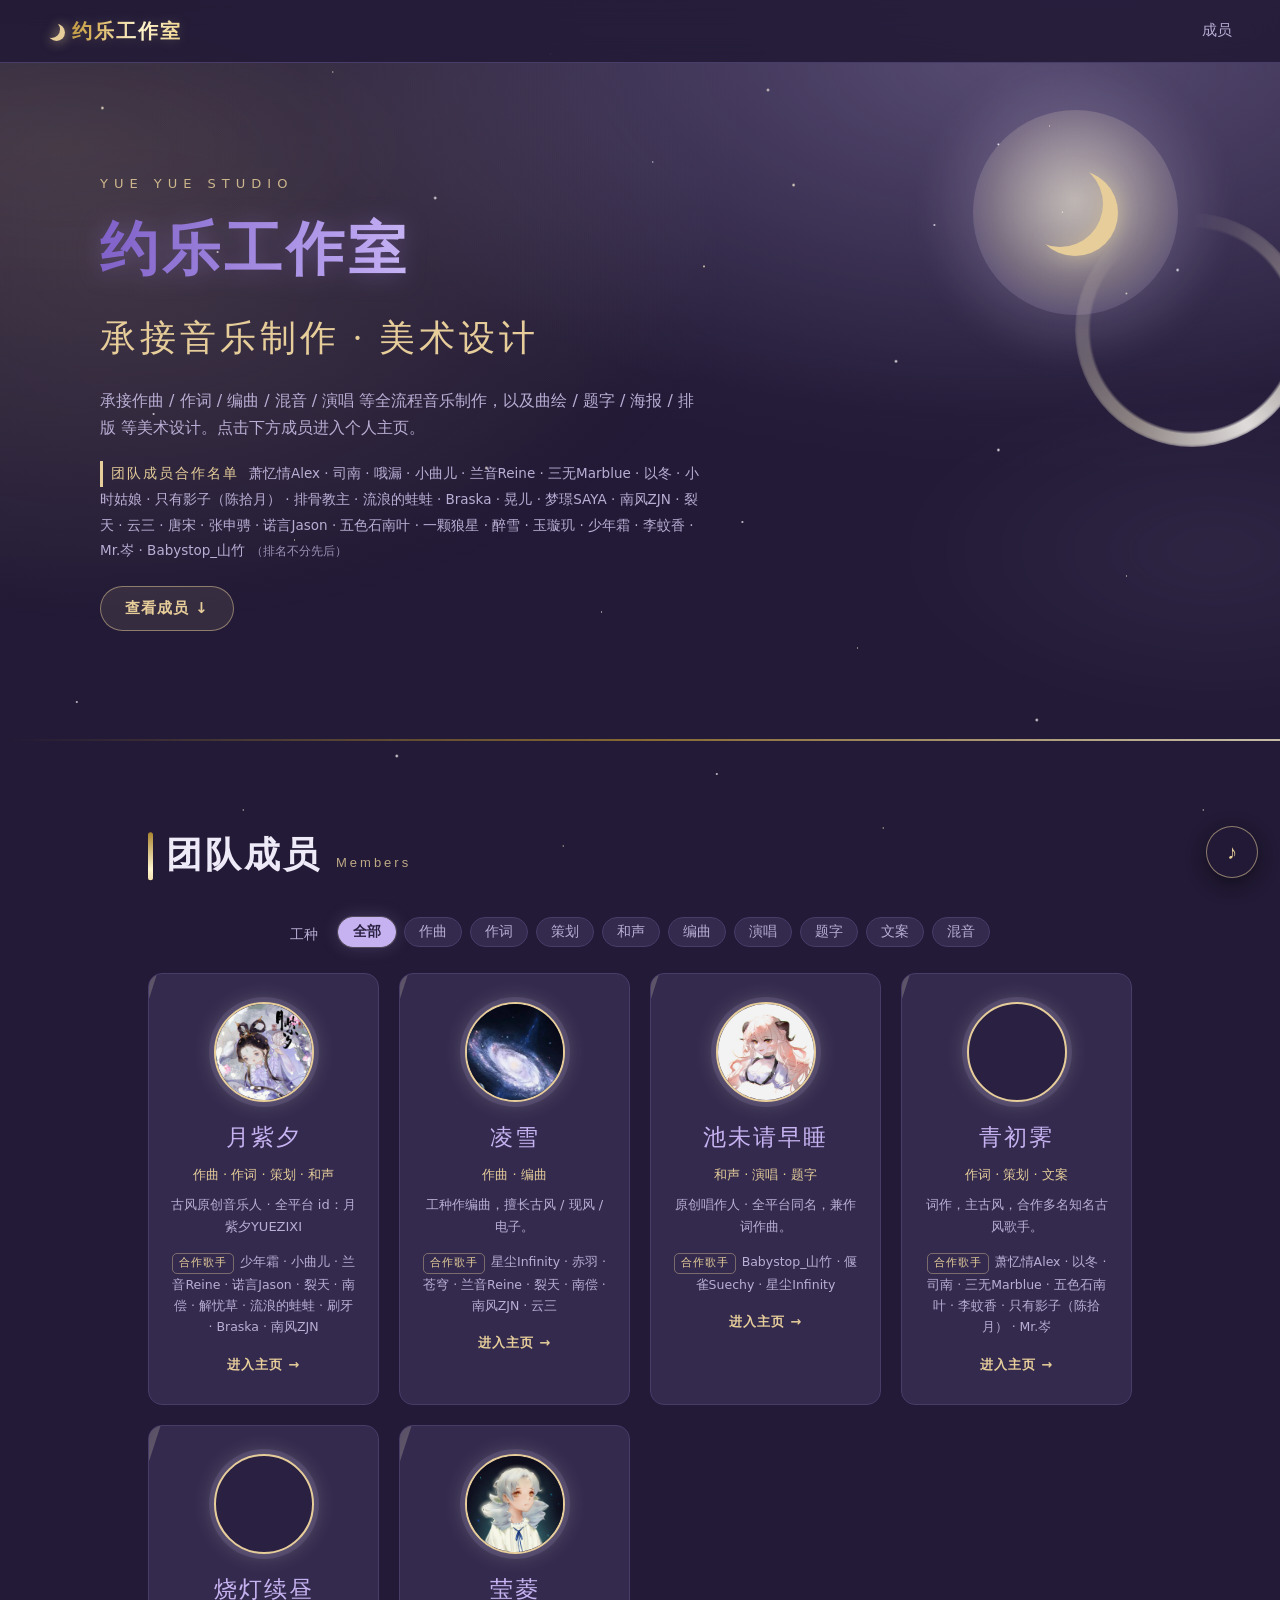
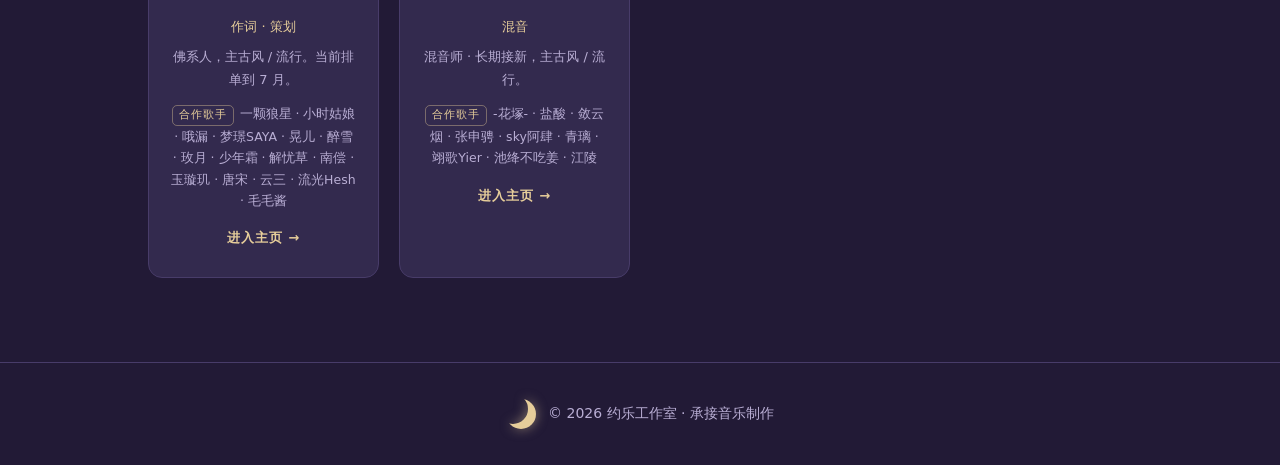
==== index.html @ 24a85712 "Update team collaboration list" ====
<!DOCTYPE html>
<html lang="zh-CN">
<head>
  <meta charset="UTF-8" />
  <meta name="viewport" content="width=device-width, initial-scale=1.0" />
  <title>音乐工作室 · 承接音乐制作</title>
  <meta name="description" content="承接音乐制作 ——  策划 / 作曲 / 作词 / 编曲 / 混音 / 演唱 / 视觉设计" />
  <link rel="stylesheet" href="assets/css/styles.css?v=33" />
</head>
<body>

  <!-- 星空背景 + 流星 -->
  <div class="sky" aria-hidden="true">
    <span class="shooting-star"></span>
    <span class="shooting-star"></span>
    <span class="shooting-star"></span>
  </div>

  <!-- 顶部导航 -->
  <header class="nav">
    <a class="nav__brand" href="#top"><span class="crescent crescent--sm" aria-hidden="true"></span> <span id="navName">团队</span></a>
    <nav class="nav__links">
      <a href="#members">成员</a>
    </nav>
  </header>

  <!-- 首屏 / 团队介绍 -->
  <section class="hero" id="top">
    <div class="hero__stars" aria-hidden="true"></div>
    <div class="hero__moonframe"><span class="crescent moon-emblem" aria-hidden="true"></span></div>
    <div class="hero__inner">
      <div class="hero__text">
        <div class="hero__pinyin" id="teamPinyin"></div>
        <h1 id="teamName">—</h1>
        <p class="hero__tagline hero__tagline--big" id="teamTagline">承接音乐制作</p>
        <p class="hero__bio" id="teamIntro"></p>
        <p class="team-collab" id="teamCollab"></p>
        <a class="hero__cta" href="#members">查看成员 ↓</a>
      </div>
    </div>
  </section>

  <!-- 成员 -->
  <section class="section" id="members">
    <h2 class="section__title">团队成员<span class="section__py">Members</span></h2>
    <div class="filters filters--team">
      <div class="filters__group">
        <span class="filters__label">工种</span>
        <div class="chips" id="roleFilters"></div>
      </div>
    </div>
    <div class="members-grid" id="membersGrid"></div>
    <p class="empty" id="membersEmpty" hidden>没有该工种的成员～</p>
  </section>

  <footer class="footer">
    <span class="crescent" aria-hidden="true"></span>
    <p>© <span id="year"></span> <span id="footName"></span> · 承接音乐制作</p>
  </footer>

  <script src="assets/js/team.js?v=33"></script>
  <script src="assets/js/team-app.js?v=33"></script>
</body>
</html>
---- assets/css/styles.css ----
/* ============ 主题变量（古风 · 水墨紫 · 描金） ============ */
:root {
  --bg:        #221a36;   /* 深茄紫 */
  --bg-alt:    #2a2142;
  --card:      #332a4e;
  --card-hover:#3c3159;
  --text:      #efeaf8;
  --text-dim:  #b9aed4;
  --border:    #483c69;
  --accent:    #c6b2f0;   /* 藕荷紫 */
  --accent-2:  #e6cd9a;   /* 描金 */
  --radius:    14px;
  --maxw:      1080px;
  --serif: "STKaiti", "KaiTi", "Kaiti SC", "FZKai-Z03S", "楷体", "Songti SC", "SimSun", serif;
}

* { box-sizing: border-box; margin: 0; padding: 0; }
html { scroll-behavior: smooth; }

html { background: var(--bg); }
body {
  --spot-x: 72%;
  --spot-y: 18%;
  background: transparent;
  color: var(--text);
  font-family: -apple-system, "PingFang SC", "Microsoft YaHei", "Segoe UI", system-ui, sans-serif;
  line-height: 1.7;
  -webkit-font-smoothing: antialiased;
}
body::before {
  content: "";
  position: fixed;
  inset: 0;
  z-index: -1;
  pointer-events: none;
  background:
    radial-gradient(420px 300px at var(--spot-x) var(--spot-y), rgba(255,245,210,.13), transparent 64%),
    radial-gradient(520px 360px at calc(var(--spot-x) - 18%) calc(var(--spot-y) + 18%), rgba(198,178,240,.10), transparent 68%);
  mix-blend-mode: screen;
  opacity: .82;
  transition: background-position .18s ease;
}

/* ============ 整页星空 + 流星 ============ */
.sky {
  position: fixed; inset: 0; z-index: -1; pointer-events: none; overflow: hidden;
  background:
    radial-gradient(1000px 520px at 85% -5%, rgba(198,178,240,.16), transparent),
    radial-gradient(820px 520px at -5% 12%, rgba(230,205,154,.09), transparent),
    var(--bg);
}
/* 星子（铺满整屏，缓慢明灭） */
.sky::before {
  content: ""; position: absolute; inset: 0;
  background-repeat: no-repeat;
  background-image:
    radial-gradient(2px 2px   at 8%  12%, #fff7da, transparent),
    radial-gradient(1.5px 1.5px at 17% 28%, #ffffff, transparent),
    radial-gradient(1px 1px   at 26% 8%,  #f5e9c0, transparent),
    radial-gradient(2px 2px   at 34% 22%, #ffffff, transparent),
    radial-gradient(1.5px 1.5px at 43% 6%,  #fff3c8, transparent),
    radial-gradient(1px 1px   at 51% 18%, #ffffff, transparent),
    radial-gradient(2px 2px   at 60% 10%, #fff7da, transparent),
    radial-gradient(1.5px 1.5px at 73% 25%, #ffffff, transparent),
    radial-gradient(1px 1px   at 82% 14%, #f5e9c0, transparent),
    radial-gradient(2px 2px   at 92% 30%, #ffffff, transparent),
    radial-gradient(1.5px 1.5px at 12% 46%, #ffffff, transparent),
    radial-gradient(1px 1px   at 23% 60%, #fff3c8, transparent),
    radial-gradient(2px 2px   at 38% 52%, #fff7da, transparent),
    radial-gradient(1px 1px   at 47% 68%, #ffffff, transparent),
    radial-gradient(1.5px 1.5px at 58% 58%, #ffffff, transparent),
    radial-gradient(1px 1px   at 67% 72%, #f5e9c0, transparent),
    radial-gradient(2px 2px   at 78% 50%, #ffffff, transparent),
    radial-gradient(1px 1px   at 88% 64%, #fff3c8, transparent),
    radial-gradient(1.5px 1.5px at 6%  78%, #ffffff, transparent),
    radial-gradient(1px 1px   at 19% 90%, #fff7da, transparent),
    radial-gradient(2px 2px   at 31% 84%, #ffffff, transparent),
    radial-gradient(1px 1px   at 44% 94%, #f5e9c0, transparent),
    radial-gradient(1.5px 1.5px at 56% 86%, #ffffff, transparent),
    radial-gradient(1px 1px   at 69% 92%, #fff3c8, transparent),
    radial-gradient(2px 2px   at 81% 80%, #ffffff, transparent),
    radial-gradient(1px 1px   at 94% 90%, #fff7da, transparent);
  animation: twinkle 5s ease-in-out infinite alternate;
}
.sky::after {
  content: "";
  position: absolute;
  inset: -20%;
  background:
    radial-gradient(520px 220px at 18% 26%, rgba(230,205,154,.08), transparent 70%),
    radial-gradient(460px 240px at 82% 58%, rgba(198,178,240,.10), transparent 72%);
  filter: blur(10px);
  opacity: .75;
  animation: ambientDrift 18s ease-in-out infinite alternate;
}
/* 流星 */
.shooting-star {
  position: absolute; width: 120px; height: 2px; border-radius: 999px;
  background: linear-gradient(90deg, rgba(255,247,220,0), rgba(255,247,220,.9));
  filter: drop-shadow(0 0 6px rgba(255,240,200,.85));
  opacity: 0; transform: translate(0,0) rotate(18deg);
  animation: shoot 9s ease-in infinite;
}
.shooting-star:nth-child(1) { top: 12%; left: 16%; animation-delay: 1.5s; }
.shooting-star:nth-child(2) { top: 22%; left: 54%; animation-delay: 6s;  animation-duration: 11s; }
.shooting-star:nth-child(3) { top: 9%;  left: 74%; animation-delay: 12s; }
@keyframes shoot {
  0%        { opacity: 0; transform: translate(0,0) rotate(18deg); }
  4%        { opacity: 1; }
  16%       { opacity: 1; transform: translate(300px, 120px) rotate(18deg); }
  19%, 100% { opacity: 0; transform: translate(300px, 120px) rotate(18deg); }
}
a { color: inherit; text-decoration: none; }

/* ============ 导航 ============ */
.nav {
  position: sticky; top: 0; z-index: 50;
  display: flex; align-items: center; justify-content: space-between;
  padding: 14px clamp(16px, 5vw, 48px);
  background: rgba(34,26,54,.78);
  backdrop-filter: blur(12px);
  border-bottom: 1px solid var(--border);
}
.nav__brand { font-family: var(--serif); font-weight: 700; font-size: 20px; color: var(--accent); letter-spacing: 2px; }
.nav__links { display: flex; gap: clamp(12px, 3vw, 28px); font-size: 15px; }
.nav__links a {
  position: relative;
  color: var(--text-dim);
  transition: color .2s, text-shadow .2s;
}
.nav__links a::after {
  content: "";
  position: absolute;
  left: 50%;
  right: 50%;
  bottom: -7px;
  height: 1px;
  background: linear-gradient(90deg, transparent, var(--accent-2), transparent);
  opacity: 0;
  transition: left .22s, right .22s, opacity .22s;
}
.nav__links a:hover,
.nav__links a.active {
  color: var(--accent-2);
  text-shadow: 0 0 10px rgba(230,205,154,.32);
}
.nav__links a.active::after { left: 8%; right: 8%; opacity: 1; }

/* ============ 首屏 ============ */
.hero {
  background:
    radial-gradient(700px 360px at 78% 0%, rgba(198,178,240,.22), transparent),
    radial-gradient(600px 360px at 10% 30%, rgba(230,205,154,.10), transparent);
  padding: clamp(48px, 9vw, 110px) clamp(16px, 5vw, 48px);
}
.hero__inner {
  max-width: var(--maxw); margin: 0 auto;
  display: flex; gap: clamp(24px, 5vw, 56px); align-items: center; flex-wrap: wrap;
}
.hero__text { flex: 1; min-width: 280px; max-width: 600px; }
.hero__pinyin { color: var(--accent-2); letter-spacing: 6px; font-size: 13px; margin-bottom: 6px; opacity: .85; }
.hero__text h1 { font-family: var(--serif); font-size: clamp(36px, 6vw, 58px); letter-spacing: 4px; }
.hero__tagline { color: var(--accent); font-size: 17px; margin: 10px 0 18px; letter-spacing: 1px; }
.hero__roles { display: flex; flex-wrap: wrap; gap: 8px; margin-bottom: 18px; }
.role-tag {
  background: rgba(198,178,240,.14); color: #ded2f7;
  border: 1px solid rgba(230,205,154,.35);
  padding: 5px 15px; border-radius: 999px; font-size: 14px;
}
.hero__bio { color: var(--text-dim); max-width: 600px; margin-bottom: 20px; }

/* 音乐平台主页链接 */
.hero__platforms { display: flex; flex-direction: column; gap: 9px; margin-top: 16px; }
.platform-link {
  display: inline-flex; align-items: center; gap: 10px; width: fit-content;
  font-size: 15px; font-weight: 600; letter-spacing: .5px; transition: all .2s;
}
.platform-link__ico {
  display: inline-flex; align-items: center; justify-content: center;
  width: 24px; height: 24px; border-radius: 50%; font-size: 13px; font-weight: 700;
  border: 1px solid currentColor; flex-shrink: 0;
}
.platform-link__arrow { font-size: 13px; opacity: .6; transition: transform .2s; }
.platform-link:hover { transform: translateX(4px); }
.platform-link:hover .platform-link__arrow { transform: translate(2px, -2px); opacity: 1; }
.platform-link--white { color: #f3eef9; }
.platform-link--white:hover { color: #ffffff; text-shadow: 0 0 12px rgba(255,255,255,.5); }
.platform-link--gold { color: var(--accent-2); }
.platform-link--gold:hover { color: #f5dca6; text-shadow: 0 0 12px rgba(230,205,154,.55); }
.hero__status .badge {
  display: inline-flex; align-items: center; gap: 8px;
  padding: 8px 20px; border-radius: 999px; font-size: 15px; font-weight: 600;
}
.badge::before { content: ""; width: 9px; height: 9px; border-radius: 50%; background: currentColor; box-shadow: 0 0 10px currentColor; }
.badge--open    { background: rgba(120,210,150,.16); color: #8fdca8; }
.badge--limited { background: rgba(230,205,154,.18); color: #e6cd9a; }
.badge--closed  { background: rgba(230,140,150,.16); color: #e89aa6; }

/* ============ 区块通用 ============ */
.section { max-width: var(--maxw); margin: 0 auto; padding: clamp(46px, 8vw, 84px) clamp(16px, 5vw, 48px); }
.section--alt { max-width: none; background: rgba(42, 33, 66, .62); }
.section--alt > * { max-width: var(--maxw); margin-left: auto; margin-right: auto; }
.section__title {
  font-family: var(--serif); font-size: clamp(26px, 4vw, 36px); margin-bottom: 30px;
  position: relative; padding-left: 18px; letter-spacing: 3px; color: var(--text);
}
.section__title::before {
  content: ""; position: absolute; left: 0; top: 50%; transform: translateY(-50%);
  width: 5px; height: 78%; border-radius: 3px;
  background: linear-gradient(var(--accent), var(--accent-2));
}
.section__py { font-family: -apple-system, sans-serif; font-size: 13px; letter-spacing: 3px; color: var(--accent-2); margin-left: 14px; opacity: .8; font-weight: 400; }
.note { color: var(--text-dim); font-size: 13px; margin-top: 22px; }
.empty { color: var(--text-dim); text-align: center; padding: 40px; }

/* ============ 筛选 ============ */
.filters { display: flex; flex-direction: column; gap: 14px; margin-bottom: 28px; }
.filters__group { display: flex; gap: 12px; align-items: flex-start; flex-wrap: wrap; }
.filters__label { color: var(--text-dim); font-size: 14px; padding-top: 6px; min-width: 36px; }
.chips { display: flex; flex-wrap: wrap; gap: 8px; }
.chip {
  background: var(--card); border: 1px solid var(--border); color: var(--text-dim);
  padding: 5px 14px; border-radius: 999px; font-size: 14px; cursor: pointer; transition: all .18s;
}
.chip:hover {
  color: var(--text);
  border-color: var(--accent);
  box-shadow: 0 0 14px rgba(198,178,240,.16);
}
.chip.active {
  background: var(--accent);
  color: #2a2142;
  border-color: var(--accent);
  font-weight: 600;
  box-shadow: 0 0 0 1px rgba(255,245,205,.16), 0 0 18px rgba(198,178,240,.22);
}

/* ============ 作品卡片 ============ */
.works-grid { columns: 300px 3; column-gap: 20px; }
.work-card {
  background: var(--card);
  border: 1px solid var(--border);
  border-radius: var(--radius);
  overflow: hidden;
  break-inside: avoid; -webkit-column-break-inside: avoid; margin-bottom: 20px;
  transition: transform .2s, border-color .2s, box-shadow .25s, opacity .45s;
}
/* 题字卡：标题条半透明，露出星空背景 */
.work-card--art { background: rgba(51, 42, 78, 0.5); }
.work-card::before {
  content: "";
  position: absolute;
  inset: 0;
  border-radius: inherit;
  pointer-events: none;
  background:
    linear-gradient(135deg, rgba(255,245,205,.20), transparent 28%, transparent 72%, rgba(198,178,240,.14)),
    radial-gradient(280px 130px at 24% 0%, rgba(230,205,154,.16), transparent 72%);
  opacity: .34;
  transition: opacity .25s;
}
.work-card:hover {
  border-color: var(--accent-2);
  transform: translateY(-3px);
  box-shadow: 0 14px 34px rgba(12,8,28,.30), 0 0 24px rgba(230,205,154,.12);
}
.work-card:hover::before { opacity: .62; }
.work-card.is-playing {
  border-color: rgba(230,205,154,.78);
  box-shadow: 0 0 0 1px rgba(230,205,154,.16), 0 16px 36px rgba(15,10,28,.28), 0 0 28px rgba(230,205,154,.13);
}
.work-card.is-playing .work-card__cover {
  box-shadow: inset 0 -46px 40px -24px var(--card), 0 0 24px rgba(230,205,154,.16);
}
.work-card.reveal-pending {
  opacity: 0;
  transform: translateY(16px);
}
.work-card.reveal-in {
  opacity: 1;
  transform: translateY(0);
}
.work-card.reveal-in:hover { transform: translateY(-3px); }
.work-card__cover {
  position: relative;
  height: 150px; background: linear-gradient(135deg, var(--accent), var(--accent-2));
  background-size: cover; background-position: center;
  display: flex; align-items: flex-end; padding: 12px;
  overflow: hidden;
}
.work-card__cover::before {
  content: "";
  position: absolute;
  inset: -35% -55%;
  background: linear-gradient(105deg, transparent 34%, rgba(255,251,232,.26) 48%, rgba(255,251,232,.08) 56%, transparent 68%);
  transform: translateX(-38%) rotate(-7deg);
  animation: coverLight 7.5s ease-in-out infinite;
  pointer-events: none;
}
.work-card__cover::after {
  content: "";
  position: absolute;
  inset: 0;
  background:
    radial-gradient(240px 120px at 50% 28%, rgba(255,247,218,.16), transparent 65%),
    linear-gradient(180deg, transparent 0%, rgba(42,33,66,.08) 58%, rgba(42,33,66,.46) 100%);
  pointer-events: none;
}
.work-card__year { position: relative; z-index: 1; background: rgba(0,0,0,.4); padding: 2px 10px; border-radius: 999px; font-size: 12px; }
.work-card__body { padding: 16px 18px 18px; }
.work-card__title { font-family: var(--serif); font-size: 19px; margin-bottom: 8px; letter-spacing: 1px; }
.work-card__tags { display: flex; flex-wrap: wrap; gap: 6px; margin-bottom: 10px; }
.mini-tag { font-size: 12px; padding: 2px 9px; border-radius: 6px; background: var(--bg-alt); color: var(--text-dim); border: 1px solid var(--border); }
.mini-tag--role { color: #ded2f7; border-color: rgba(230,205,154,.3); }
.work-card__desc { color: var(--text-dim); font-size: 14px; margin-bottom: 14px; }
.work-card audio { width: 100%; height: 38px; }

/* 专辑封面横幅 */
.work-card__cover--img { box-shadow: inset 0 -46px 40px -24px var(--card); }

/* ============ 团队主页 ============ */
.hero__tagline--big {
  font-family: var(--serif); font-size: clamp(24px, 4.5vw, 36px);
  color: var(--accent-2); letter-spacing: 4px; margin: 8px 0 18px;
}
.hero__cta {
  display: inline-block; margin-top: 18px; padding: 9px 24px; border-radius: 999px;
  border: 1px solid rgba(230,205,154,.5); background: rgba(230,205,154,.10);
  color: var(--accent-2); font-size: 15px; font-weight: 600; letter-spacing: 1px; transition: all .2s;
}
.hero__cta:hover { background: rgba(230,205,154,.2); color: #f5dca6; }

.members-grid { display: grid; gap: 20px; grid-template-columns: repeat(auto-fill, minmax(220px, 1fr)); }
.member-card {
  display: flex; flex-direction: column; align-items: center; text-align: center;
  padding: 28px 22px; background: var(--card); border: 1px solid var(--border);
  border-radius: var(--radius); transition: all .22s; position: relative; overflow: hidden;
}
.member-card::after {
  content: ""; position: absolute; top: 0; left: 0; width: 45%; height: 100%; z-index: 2;
  background: linear-gradient(105deg, transparent, rgba(255,245,205,.22), transparent);
  transform: translateX(-160%) skewX(-18deg); pointer-events: none;
}
.member-card:hover { border-color: var(--accent-2); transform: translateY(-4px); }
.member-card:hover::after { animation: sheen 1.1s ease; }
.member-card__avatar {
  width: 100px; height: 100px; border-radius: 50%; overflow: hidden; margin-bottom: 16px;
  border: 2px solid var(--accent-2); background: var(--bg-alt);
  box-shadow: 0 0 0 5px rgba(198,178,240,.12), 0 0 22px rgba(245,236,205,.28);
}
.member-card__avatar img { width: 100%; height: 100%; object-fit: cover; display: block; }
.member-card__name { font-family: var(--serif); font-size: 23px; color: var(--accent); letter-spacing: 2px; }
.member-card__title { font-size: 13px; color: var(--accent-2); margin: 7px 0 8px; }
.member-card__desc { font-size: 13px; color: var(--text-dim); line-height: 1.75; }
.member-card__enter { margin-top: 16px; font-size: 13px; color: var(--accent-2); font-weight: 600; letter-spacing: 1px; }
.member-card__collab { margin-top: 12px; font-size: 12.5px; color: var(--text-dim); line-height: 1.7; }
.member-card__collab span {
  display: inline-block; font-size: 11px; color: var(--accent-2);
  border: 1px solid rgba(230,205,154,.4); border-radius: 5px; padding: 0 6px; margin-right: 6px; letter-spacing: 1px;
}

/* 团队筛选居中 */
.filters--team { justify-content: center; margin-bottom: 26px; }
.filters--team .filters__group { justify-content: center; }

/* 工作室合作名单 */
.team-collab { max-width: 620px; margin: 6px 0 4px; font-size: 13.5px; color: var(--text-dim); line-height: 1.9; }
.team-collab__label {
  display: inline-block; font-family: var(--serif); color: var(--accent-2); letter-spacing: 2px;
  margin-right: 10px; border-left: 3px solid var(--accent-2); padding-left: 8px;
}
.team-collab__note { color: var(--text-dim); font-size: 12px; margin-left: 6px; opacity: .8; }

/* ============ 美工 / 题字：图片画廊 + 灯箱 ============ */
.work-card--art .work-card__body { padding-top: 14px; }
.art-thumb {
  display: block; width: 100%; padding: 0; border: 0; cursor: zoom-in;
  background: var(--bg-alt); overflow: hidden; line-height: 0;
  border-bottom: 1px solid var(--border);
}
.art-thumb img { width: 100%; height: auto; display: block; transition: filter .3s ease; }
.art-thumb:hover img { filter: brightness(1.08); }

.lightbox {
  position: fixed; inset: 0; z-index: 200; display: none;
  align-items: center; justify-content: center; padding: 28px;
  background: rgba(10,8,16,.88); backdrop-filter: blur(4px); cursor: zoom-out;
}
.lightbox.show { display: flex; }
.lightbox img { max-width: 92vw; max-height: 88vh; border-radius: 10px; box-shadow: 0 18px 60px rgba(0,0,0,.6); }
.lightbox__close { position: absolute; top: 18px; right: 26px; font-size: 36px; color: #fff; opacity: .8; }

/* 演唱信息 */
.work-card__vocal { font-size: 13px; color: var(--text); margin-bottom: 10px; }
.vocal-label {
  display: inline-block; font-size: 11px; color: var(--accent-2);
  border: 1px solid rgba(230,205,154,.45); border-radius: 5px;
  padding: 0 6px; margin-right: 8px; letter-spacing: 1px;
}

/* 作品播放器（自定义黑胶 + 同步歌词） */
.work-player { margin-top: 6px; }
.player-tabs { display: flex; gap: 6px; margin-bottom: 10px; }
.player-tab {
  font-size: 12px; padding: 3px 12px; border-radius: 999px;
  border: 1px solid var(--border); background: var(--bg-alt); color: var(--text-dim);
  cursor: pointer; transition: all .18s;
}
.player-tab:hover { color: var(--text); border-color: var(--accent); }
.player-tab.active { background: var(--accent); color: #2a2142; border-color: var(--accent); font-weight: 600; }

.vinyl-stage { display: flex; gap: 16px; align-items: center; }
.vinyl {
  position: relative; width: 112px; height: 112px; flex-shrink: 0; border-radius: 50%; cursor: pointer;
  background: repeating-radial-gradient(circle at 50% 50%, #18151f 0 2px, #221e2c 2px 4px);
  box-shadow: 0 5px 18px rgba(0,0,0,.5), inset 0 0 0 1px rgba(255,255,255,.05);
  display: flex; align-items: center; justify-content: center;
  animation: spin 9s linear infinite; animation-play-state: paused;
}
.vinyl::before {
  content: "";
  position: absolute;
  inset: -9px;
  border-radius: 50%;
  background: conic-gradient(from 0deg, transparent, rgba(230,205,154,.34), transparent 35%, rgba(198,178,240,.24), transparent 76%);
  filter: blur(7px);
  opacity: .42;
  animation: haloTurn 10s linear infinite;
}
.vinyl-stage[data-state="playing"] .vinyl { animation-play-state: running; }
.vinyl-stage[data-state="playing"] .vinyl::before { opacity: .78; }
.vinyl__cover {
  position: relative;
  z-index: 1;
  width: 60%; height: 60%; border-radius: 50%;
  background-size: cover; background-position: center; background-color: var(--bg-alt);
  box-shadow: 0 0 0 4px #0e0c14, 0 0 0 5px rgba(230,205,154,.45);
}
.vinyl__hole {
  position: absolute; z-index: 2; width: 9px; height: 9px; border-radius: 50%;
  background: #0e0c14; box-shadow: 0 0 0 2px rgba(230,205,154,.4);
}
.vinyl__btn {
  position: absolute; z-index: 3; width: 40px; height: 40px; border-radius: 50%; border: 0; cursor: pointer;
  background: rgba(14,12,20,.68); color: #fff7da; font-size: 14px; line-height: 1;
  display: flex; align-items: center; justify-content: center; transition: opacity .2s, transform .2s, background .2s;
  box-shadow: 0 0 0 1px rgba(230,205,154,.22), 0 0 14px rgba(0,0,0,.45);
}
.vinyl__btn::before { content: "▶"; transform: translateX(1px); }
.vinyl-stage[data-state="playing"] .vinyl__btn::before { content: "Ⅱ"; transform: translateX(0); }
.vinyl:hover .vinyl__btn { transform: scale(1.04); background: rgba(14,12,20,.82); }
.vinyl:hover .vinyl__btn { opacity: 1; }
.vinyl-stage[data-state="playing"] .vinyl__btn { opacity: 0; }
.vinyl-stage[data-state="playing"] .vinyl:hover .vinyl__btn { opacity: 1; }

.lyrics {
  position: relative; flex: 1; min-width: 0; height: 120px; overflow: hidden;
  -webkit-mask-image: linear-gradient(180deg, transparent, #000 26%, #000 74%, transparent);
          mask-image: linear-gradient(180deg, transparent, #000 26%, #000 74%, transparent);
}
.lyrics__inner { will-change: transform; transition: transform .45s ease; }
.lyrics__inner p { font-size: 12.5px; line-height: 2.0; color: var(--text-dim); margin: 0; transition: color .25s; }
.lyrics__inner p.active { color: var(--accent-2); font-weight: 600; }
.lyrics--empty { display: flex; align-items: center; justify-content: center; height: 120px; color: var(--text-dim); font-size: 13px; }

.p2-bar { margin-top: 12px; height: 5px; border-radius: 999px; background: var(--bg-alt); cursor: pointer; overflow: hidden; }
.p2-fill { height: 100%; width: 0; border-radius: 999px; background: linear-gradient(90deg, var(--accent), var(--accent-2)); }
.p2-audio { display: none; }
.player-frame { line-height: 0; }
.bili-frame { width: 100%; height: 200px; border: 0; border-radius: 8px; }
.player-pending { font-size: 13px; color: var(--text-dim); padding: 8px 0; }

/* ============ 接新详情 / 报价 ============ */
.price-groups { display: flex; gap: 22px; align-items: flex-start; }
.price-col { flex: 1; min-width: 0; display: flex; flex-direction: column; gap: 22px; }
@media (max-width: 720px) { .price-groups { flex-direction: column; } }
.price-cat {
  background: var(--card); border: 1px solid var(--border); border-radius: var(--radius);
  padding: 22px 24px 24px; position: relative;
}
.price-cat::before {
  content: ""; position: absolute; inset: 0; border-radius: var(--radius); pointer-events: none;
  border: 1px solid transparent;
  background: linear-gradient(140deg, rgba(230,205,154,.25), transparent 40%) border-box;
  -webkit-mask: linear-gradient(#000 0 0) padding-box, linear-gradient(#000 0 0);
  -webkit-mask-composite: xor; mask-composite: exclude;
}
.price-cat__head { display: flex; align-items: baseline; gap: 12px; margin-bottom: 16px; padding-bottom: 12px; border-bottom: 1px solid var(--border); }
.price-cat__name { font-family: var(--serif); font-size: 24px; color: var(--accent); letter-spacing: 3px; }
.price-cat__py { font-size: 12px; letter-spacing: 2px; color: var(--accent-2); opacity: .8; }
.price-sub { margin-bottom: 16px; }
.price-sub__label {
  display: inline-block; font-family: var(--serif); font-size: 16px; color: var(--accent-2);
  border-left: 3px solid var(--accent-2); padding-left: 8px; margin-bottom: 8px; letter-spacing: 2px;
}
.price-sub__note { font-size: 12.5px; color: var(--text-dim); margin-bottom: 10px; line-height: 1.6; }
.price-sub__after { font-size: 12.5px; color: var(--text-dim); margin-top: 10px; line-height: 1.7; padding-left: 10px; border-left: 2px solid rgba(230,205,154,.35); }
.price-items { display: flex; flex-direction: column; gap: 10px; }
.price-item { background: var(--bg-alt); border: 1px solid var(--border); border-radius: 10px; padding: 11px 14px; }
.price-item__top { display: flex; justify-content: space-between; align-items: baseline; gap: 10px; }
.price-item__name { font-size: 15px; font-weight: 600; }
.price-item__price { font-family: var(--serif); font-size: 20px; font-weight: 700; color: var(--accent-2); white-space: nowrap; }
.price-item__desc { color: var(--text-dim); font-size: 12.5px; margin-top: 6px; line-height: 1.65; }
.price-extra { list-style: none; margin-top: 14px; padding-top: 14px; border-top: 1px dashed var(--border); display: flex; flex-direction: column; gap: 6px; }
.price-extra li { font-size: 13px; color: var(--text-dim); padding-left: 16px; position: relative; }
.price-extra li::before { content: "❀"; position: absolute; left: 0; color: var(--accent-2); font-size: 11px; }

/* 非商无偿 */
.free-note {
  margin-top: 24px; padding: 20px 24px; border-radius: var(--radius);
  background: linear-gradient(135deg, rgba(198,178,240,.12), rgba(230,205,154,.08));
  border: 1px solid rgba(230,205,154,.3);
}
.free-note__title { font-family: var(--serif); font-size: 20px; color: var(--accent-2); letter-spacing: 3px; margin-bottom: 8px; }
.free-note__desc { color: var(--text-dim); font-size: 14px; }

/* ============ 排单 ============ */
.queue-list { display: flex; flex-direction: column; gap: 14px; }
.queue-item { background: var(--card); border: 1px solid var(--border); border-radius: var(--radius); padding: 16px 20px; display: flex; align-items: center; gap: 18px; flex-wrap: wrap; }
.queue-item__main { flex: 1; min-width: 200px; }
.queue-item__title { font-size: 16px; margin-bottom: 8px; }
.bar { height: 7px; background: var(--bg-alt); border-radius: 999px; overflow: hidden; }
.bar__fill { height: 100%; border-radius: 999px; background: linear-gradient(90deg, var(--accent), var(--accent-2)); transition: width .4s; }
.queue-item__meta { text-align: right; font-size: 13px; color: var(--text-dim); }
.qstatus { display: inline-block; padding: 3px 12px; border-radius: 999px; font-size: 13px; font-weight: 600; margin-bottom: 4px; }
.qstatus--doing  { background: rgba(198,178,240,.18); color: #ded2f7; }
.qstatus--queued { background: rgba(230,205,154,.16); color: #e6cd9a; }
.qstatus--done   { background: rgba(120,210,150,.16); color: #8fdca8; }

/* ============ 联系 ============ */
.contacts { display: flex; flex-wrap: wrap; gap: 14px; }
.contact-item { background: var(--card); border: 1px solid var(--border); border-radius: var(--radius); padding: 16px 22px; min-width: 200px; transition: all .2s; }
.contact-item:hover { border-color: var(--accent-2); transform: translateY(-2px); }
.contact-item__label { color: var(--text-dim); font-size: 13px; margin-bottom: 4px; }
.contact-item__value { font-size: 16px; font-weight: 600; word-break: break-all; }
.contact-item--qr {
  min-width: min(100%, 430px);
  display: grid;
  grid-template-columns: minmax(130px, 1fr) auto;
  grid-template-rows: auto auto;
  column-gap: 18px;
  align-items: center;
  background:
    radial-gradient(180px 120px at 78% 20%, rgba(198,178,240,.16), transparent 72%),
    linear-gradient(135deg, rgba(51,42,78,.96), rgba(42,33,66,.92));
  border-color: rgba(230,205,154,.34);
  box-shadow: 0 12px 28px rgba(12,8,28,.18), inset 0 0 0 1px rgba(255,245,205,.04);
}
.contact-item--qr .contact-item__label,
.contact-item--qr .contact-item__value {
  position: relative;
  z-index: 1;
}
.contact-item__qr {
  position: relative;
  z-index: 1;
  grid-column: 2;
  grid-row: 1 / span 2;
  width: 158px;
  padding: 8px;
  border-radius: 12px;
  background:
    linear-gradient(135deg, rgba(230,205,154,.24), rgba(198,178,240,.18)) border-box,
    rgba(20,16,30,.9) padding-box;
  border: 1px solid transparent;
  box-shadow: 0 0 24px rgba(198,178,240,.16), 0 0 18px rgba(230,205,154,.10);
}
.contact-item__qr::before {
  content: "";
  position: absolute;
  inset: -1px;
  border-radius: inherit;
  pointer-events: none;
  background: linear-gradient(115deg, transparent, rgba(255,245,205,.24), transparent);
  opacity: .55;
}
.contact-item__qr img {
  position: relative;
  z-index: 1;
  display: block;
  width: 100%;
  aspect-ratio: 1;
  border-radius: 8px;
  object-fit: cover;
}
.contact-item__qr span {
  position: relative;
  z-index: 1;
  display: block;
  margin-top: 7px;
  color: var(--accent-2);
  font-size: 12px;
  line-height: 1.2;
  text-align: center;
  letter-spacing: 1px;
}

/* ============ 页脚 ============ */
.footer { text-align: center; padding: 36px 16px; color: var(--text-dim); font-size: 14px; border-top: 1px solid var(--border); }

.backtop {
  position: fixed;
  right: clamp(16px, 4vw, 34px);
  bottom: clamp(18px, 4vw, 34px);
  z-index: 60;
  width: 42px;
  height: 42px;
  border-radius: 50%;
  border: 1px solid rgba(230,205,154,.38);
  background: rgba(42,33,66,.72);
  color: var(--accent-2);
  cursor: pointer;
  display: grid;
  place-items: center;
  opacity: 0;
  pointer-events: none;
  transform: translateY(10px);
  transition: opacity .22s, transform .22s, border-color .2s, box-shadow .2s;
  backdrop-filter: blur(10px);
}
.backtop.is-visible {
  opacity: 1;
  pointer-events: auto;
  transform: translateY(0);
}
.backtop:hover {
  border-color: rgba(230,205,154,.78);
  box-shadow: 0 0 20px rgba(230,205,154,.2);
}

@media (max-width: 560px) {
  .hero__inner { flex-direction: column; text-align: center; }
  .hero__roles, .hero__status { justify-content: center; }
  .hero__pinyin { letter-spacing: 4px; }
  .nav__links { gap: 14px; font-size: 14px; }
  .price-item__top { flex-wrap: wrap; }
  .contact-item--qr {
    width: 100%;
    grid-template-columns: 1fr;
    justify-items: center;
    text-align: center;
  }
  .contact-item__qr {
    grid-column: 1;
    grid-row: auto;
    width: min(178px, 72vw);
    margin-top: 14px;
  }
}

/* ============ 鎏金流光质感 ============ */
@keyframes goldFlow  { to { background-position: 200% center; } }
@keyframes goldFlowY { to { background-position: center 200%; } }
@keyframes sheen     { 0% { transform: translateX(-160%) skewX(-18deg); } 60%, 100% { transform: translateX(280%) skewX(-18deg); } }
@keyframes ambientDrift {
  from { transform: translate3d(-1.5%, -1%, 0) scale(1); }
  to   { transform: translate3d(1.5%, 1%, 0) scale(1.04); }
}
@keyframes coverLight {
  0%, 36%   { transform: translateX(-42%) rotate(-7deg); opacity: 0; }
  48%       { opacity: .9; }
  68%, 100% { transform: translateX(42%) rotate(-7deg); opacity: 0; }
}
@keyframes haloTurn {
  to { transform: rotate(360deg); }
}

/* 鎏金流光文字：导航 / 板块名 / 非商无偿标题 */
.nav__brand,
.price-cat__name,
.free-note__title {
  background-image: linear-gradient(100deg,
    #a9842f 0%, #d9b35e 18%, #fff5cf 34%, #f0d691 50%, #caa14e 68%, #a9842f 100%);
  background-size: 200% auto;
  -webkit-background-clip: text; background-clip: text;
  -webkit-text-fill-color: transparent; color: transparent;
  animation: goldFlow 6s linear infinite;
  filter: drop-shadow(0 1px 6px rgba(230,205,154,.18));
}
.nav__brand { animation-duration: 5s; }

/* 艺名「月紫夕」—— 紫色渐变流光 */
.hero__text h1 {
  background-image: linear-gradient(100deg,
    #7e5fc7 0%, #b9a3ef 22%, #f1eaff 40%, #c6b2f0 56%, #9575cd 76%, #6f51bd 100%);
  background-size: 200% auto;
  -webkit-background-clip: text; background-clip: text;
  -webkit-text-fill-color: transparent; color: transparent;
  animation: goldFlow 6.5s linear infinite;
  filter: drop-shadow(0 2px 12px rgba(150,117,205,.38));
}
.price-cat__name { animation-duration: 7s; }

/* 标题描金竖条 —— 上下流光 */
.section__title::before {
  background: linear-gradient(180deg, #a9842f, #fff5cf 35%, #e8cd8f 55%, #a9842f);
  background-size: auto 220%;
  animation: goldFlowY 4.5s linear infinite;
}

/* 首屏底部一道扫动的鎏金光线 */
.hero { position: relative; }
.hero::after {
  content: ""; position: absolute; left: 0; right: 0; bottom: 0; height: 2px;
  background: linear-gradient(90deg, transparent, #a9842f 25%, #fff5cf 50%, #e8cd8f 70%, transparent);
  background-size: 200% auto; opacity: .75;
  animation: goldFlow 5s linear infinite;
}

/* 卡片 hover —— 金色光泽扫过 */
.work-card, .contact-item, .price-cat { position: relative; overflow: hidden; }
.work-card::after, .contact-item::after, .price-cat::after {
  content: ""; position: absolute; top: 0; left: 0; width: 45%; height: 100%;
  background: linear-gradient(105deg, transparent, rgba(255,245,205,.22), transparent);
  transform: translateX(-160%) skewX(-18deg); pointer-events: none; z-index: 2;
}
.work-card:hover::after, .contact-item:hover::after, .price-cat:hover::after { animation: sheen 1.1s ease; }

/* 价格数字加一点描金渐变 */
.price-item__price {
  background-image: linear-gradient(120deg, #e8cd8f, #fff5cf, #d9b35e);
  -webkit-background-clip: text; background-clip: text;
  -webkit-text-fill-color: transparent; color: transparent;
}

/* ============ 月亮元素 ============ */
.hero__inner { position: relative; z-index: 1; }

/* 右上角 · 圆形头像月 + 月光光环 */
.hero__moonframe {
  --moon: clamp(130px, 19vw, 205px);
  position: absolute; top: 7%; right: 8%; z-index: 0;
  width: var(--moon); height: var(--moon); border-radius: 50%;
  isolation: isolate;
  overflow: visible;
  display: flex; align-items: center; justify-content: center;
  /* 头像未放入前的发光占位月盘 */
  background: radial-gradient(circle at 50% 44%,
    rgba(250,243,219,.55) 0%, rgba(236,221,184,.22) 55%, rgba(110,95,150,.32) 82%);
}
/* 团队 LOGO：月球中间一枚鎏金月牙 */
.hero__moonframe .moon-emblem {
  width: clamp(58px, 8.5vw, 86px); height: clamp(58px, 8.5vw, 86px);
  box-shadow: inset -15px -9px 0 0 var(--accent-2);
  filter: drop-shadow(0 0 10px rgba(230,205,154,.6));
  z-index: 1;
}

/* 背景音乐浮动按钮 */
.bgm-btn {
  position: fixed; right: 22px; bottom: 22px; z-index: 90;
  width: 52px; height: 52px; border-radius: 50%; cursor: pointer;
  border: 1px solid rgba(230,205,154,.55); color: var(--accent-2); font-size: 20px;
  background: rgba(34,26,54,.85); backdrop-filter: blur(8px);
  box-shadow: 0 6px 20px rgba(0,0,0,.45);
  display: flex; align-items: center; justify-content: center; transition: all .2s;
}
.bgm-btn:hover { background: rgba(230,205,154,.18); color: #f5dca6; transform: translateY(-2px); }
.bgm-btn .bgm-ico { display: inline-block; line-height: 1; }
.bgm-btn.playing .bgm-ico { animation: spin 3.2s linear infinite; }
.bgm-btn:not(.playing) { animation: bgmPulse 2.4s ease-in-out infinite; }
@keyframes bgmPulse {
  0%, 100% { box-shadow: 0 6px 20px rgba(0,0,0,.45), 0 0 0 0 rgba(230,205,154,.35); }
  50%      { box-shadow: 0 6px 20px rgba(0,0,0,.45), 0 0 0 8px rgba(230,205,154,0); }
}
/* 外层月华辉光（呼吸） */
.hero__moonframe::before {
  content: "";
  position: absolute;
  left: 50%;
  top: 50%;
  z-index: -1;
  width: 148%;
  height: 148%;
  border-radius: 50%;
  background: radial-gradient(circle,
    rgba(245,240,220,.34) 0%, rgba(214,200,236,.15) 46%, rgba(214,200,236,0) 72%);
  filter: blur(12px);
  animation: moonGlow 7s ease-in-out infinite;
  transform: translate(-50%, -50%);
}
/* 缓缓旋转的月光光环 */
.hero__moonframe::after {
  content: "";
  position: absolute;
  left: 50%;
  top: 50%;
  z-index: 2;
  width: 114%;
  height: 114%;
  border-radius: 50%;
  background: conic-gradient(from 0deg,
    rgba(245,236,205,0) 0deg, rgba(245,236,205,.5) 90deg,
    rgba(255,253,246,.85) 150deg, rgba(245,236,205,.5) 210deg, rgba(245,236,205,0) 320deg);
  -webkit-mask: radial-gradient(transparent 61%, #000 63%);
          mask: radial-gradient(transparent 61%, #000 63%);
  filter: blur(1.5px);
  pointer-events: none;
  animation: moonRingSpin 16s linear infinite;
}
.hero__avatar {
  position: relative; z-index: 1; display: block;
  width: 100%; height: 100%; border-radius: 50%; object-fit: cover;
  border: 2px solid rgba(245,236,205,.75);
  box-shadow: 0 0 22px 4px rgba(245,236,205,.25), inset 0 0 20px rgba(120,105,150,.4);
}
@keyframes moonGlow {
  0%, 100% { opacity: .72; }
  50%      { opacity: 1; }
}
@keyframes spin { to { transform: rotate(360deg); } }
@keyframes moonRingSpin {
  from { transform: translate(-50%, -50%) rotate(0deg); }
  to   { transform: translate(-50%, -50%) rotate(360deg); }
}

/* 星子微闪 */
.hero__stars {
  position: absolute; inset: 0; z-index: 0; pointer-events: none;
  background:
    radial-gradient(2px 2px at 62% 18%, #fff7da, transparent),
    radial-gradient(1.5px 1.5px at 78% 12%, #ffffff, transparent),
    radial-gradient(1.5px 1.5px at 88% 34%, #f5e9c0, transparent),
    radial-gradient(2px 2px at 70% 44%, #ffffff, transparent),
    radial-gradient(1.5px 1.5px at 55% 30%, #fff3c8, transparent),
    radial-gradient(1px 1px at 83% 22%, #ffffff, transparent);
  animation: twinkle 4.5s ease-in-out infinite alternate;
}
@keyframes twinkle { from { opacity: .35; } to { opacity: 1; } }

/* 鎏金弯月图标（导航 / 页脚） */
.crescent {
  display: inline-block; width: 30px; height: 30px; border-radius: 50%;
  box-shadow: inset -8px -5px 0 0 var(--accent-2);
  filter: drop-shadow(0 0 6px rgba(230,205,154,.55));
}
.crescent--sm { width: 17px; height: 17px; box-shadow: inset -5px -3px 0 0 var(--accent-2); vertical-align: -3px; }

.footer { display: flex; align-items: center; justify-content: center; gap: 12px; }

@media (max-width: 760px) {
  .hero__moonframe { position: relative; top: auto; right: auto; margin: 0 auto 16px; --moon: clamp(120px, 42vw, 175px); }
  .hero__text { max-width: 100%; text-align: center; }
  .hero__roles, .hero__status { justify-content: center; }
  .hero__platforms { align-items: center; }
}

/* 无障碍：尊重「减少动态效果」系统设置 */
@media (prefers-reduced-motion: reduce) {
  .hero__text h1, .nav__brand, .price-cat__name, .free-note__title,
  .section__title::before, .hero::after, .hero__stars, .sky::before,
  .sky::after, .hero__moonframe::before, .hero__moonframe::after,
  .work-card, .work-card__cover::before, .vinyl::before { animation: none; transition: none; }
  .shooting-star { display: none; }
  .work-card:hover::after, .contact-item:hover::after, .price-cat:hover::after { animation: none; }
}
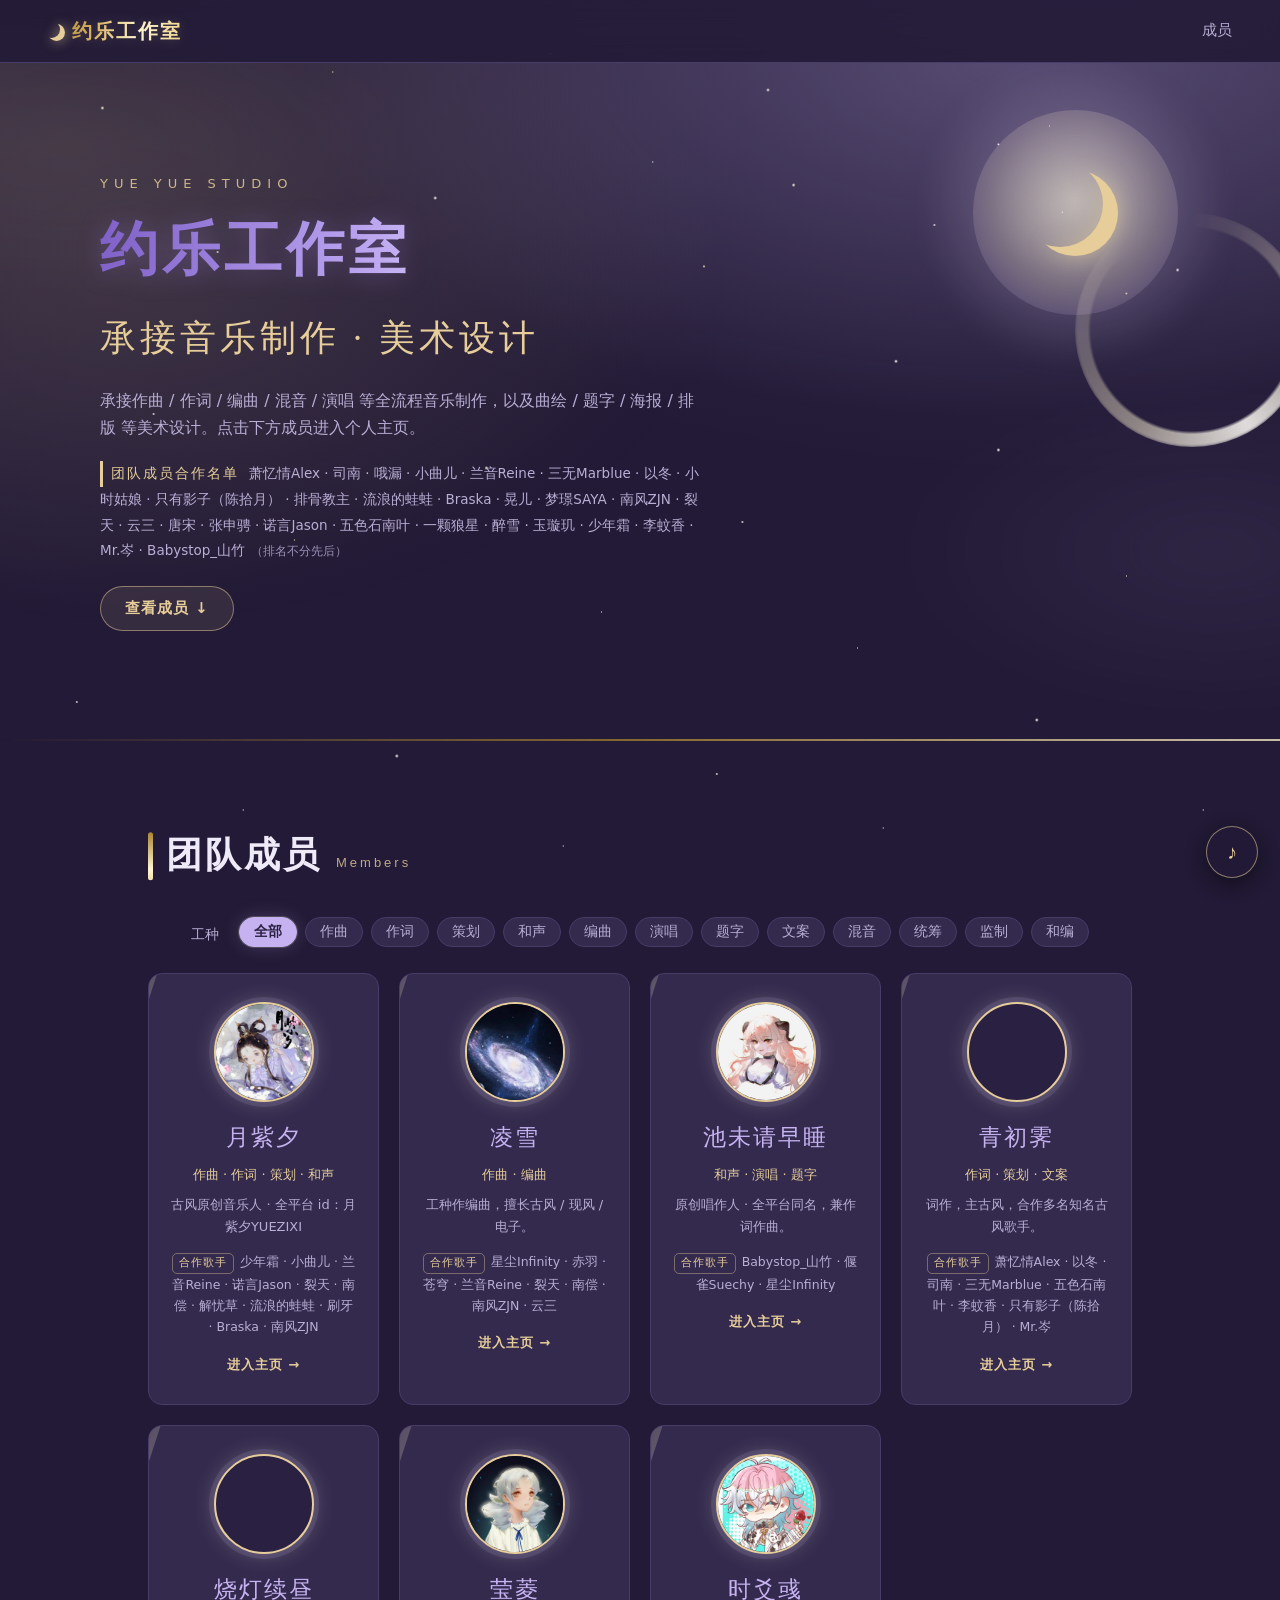
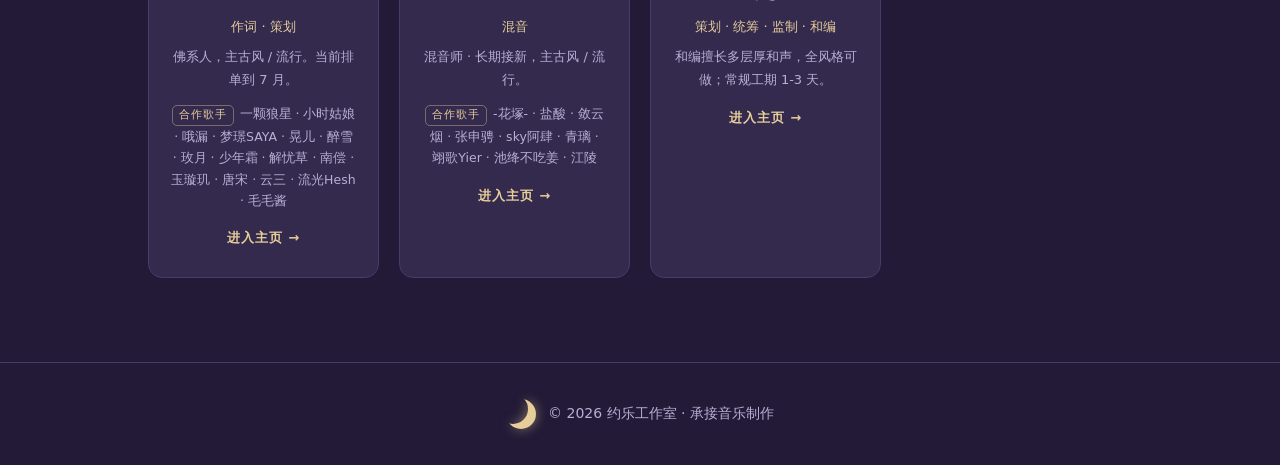
==== commit eb9793c7: "Add Shiyaoyu member profile" ====
--- a/index.html
+++ b/index.html
@@ -5,7 +5,7 @@
   <meta name="viewport" content="width=device-width, initial-scale=1.0" />
   <title>音乐工作室 · 承接音乐制作</title>
   <meta name="description" content="承接音乐制作 ——  策划 / 作曲 / 作词 / 编曲 / 混音 / 演唱 / 视觉设计" />
-  <link rel="stylesheet" href="assets/css/styles.css?v=33" />
+  <link rel="stylesheet" href="assets/css/styles.css?v=34" />
 </head>
 <body>
 
@@ -58,7 +58,7 @@
     <p>© <span id="year"></span> <span id="footName"></span> · 承接音乐制作</p>
   </footer>
 
-  <script src="assets/js/team.js?v=33"></script>
-  <script src="assets/js/team-app.js?v=33"></script>
+  <script src="assets/js/team.js?v=34"></script>
+  <script src="assets/js/team-app.js?v=34"></script>
 </body>
 </html>
--- a/assets/css/styles.css
+++ b/assets/css/styles.css
@@ -469,6 +469,24 @@
 .player-frame { line-height: 0; }
 .bili-frame { width: 100%; height: 200px; border: 0; border-radius: 8px; }
 .player-pending { font-size: 13px; color: var(--text-dim); padding: 8px 0; }
+.work-link {
+  display: inline-flex;
+  align-items: center;
+  justify-content: center;
+  min-height: 34px;
+  padding: 6px 14px;
+  border: 1px solid rgba(230,205,154,.45);
+  border-radius: 999px;
+  color: var(--accent-2);
+  background: rgba(230,205,154,.08);
+  font-size: 13px;
+  font-weight: 700;
+}
+.work-link:hover {
+  border-color: rgba(230,205,154,.75);
+  background: rgba(230,205,154,.14);
+  box-shadow: 0 0 16px rgba(230,205,154,.18);
+}
 
 /* ============ 接新详情 / 报价 ============ */
 .price-groups { display: flex; gap: 22px; align-items: flex-start; }
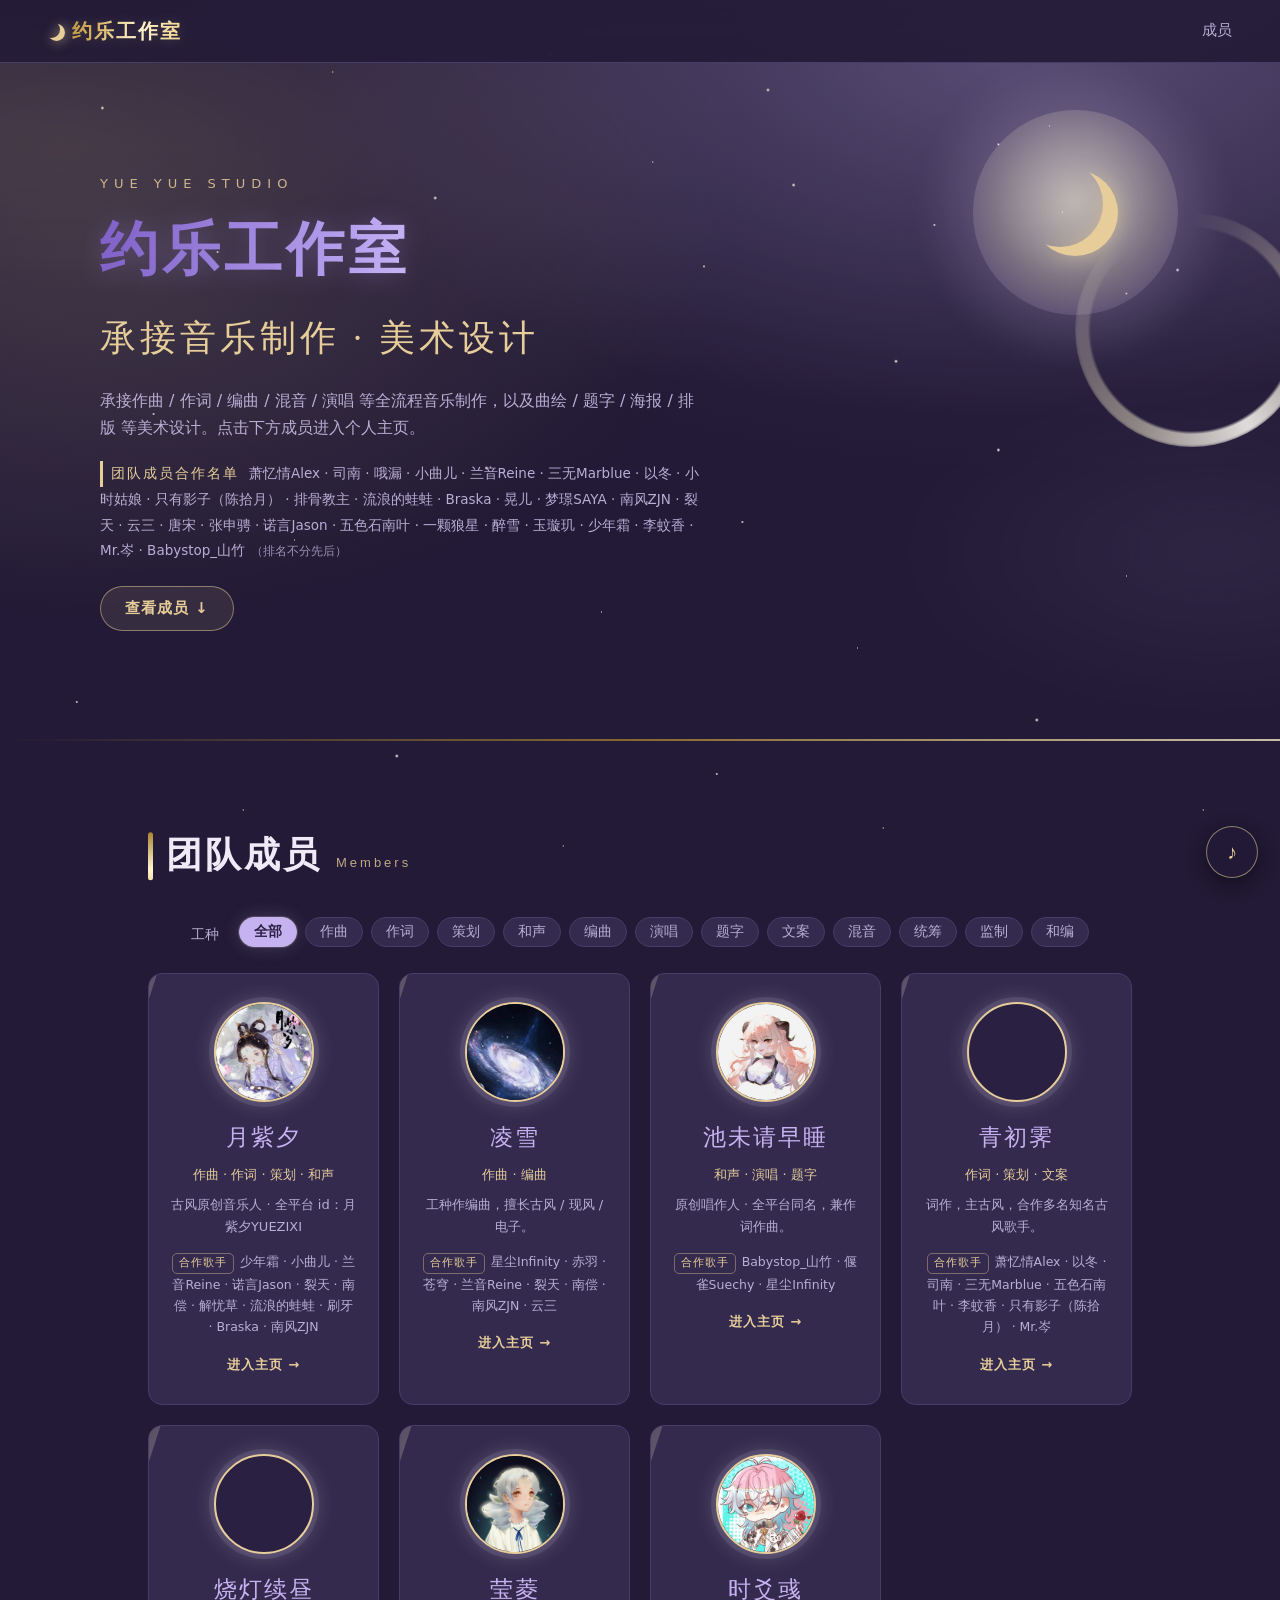
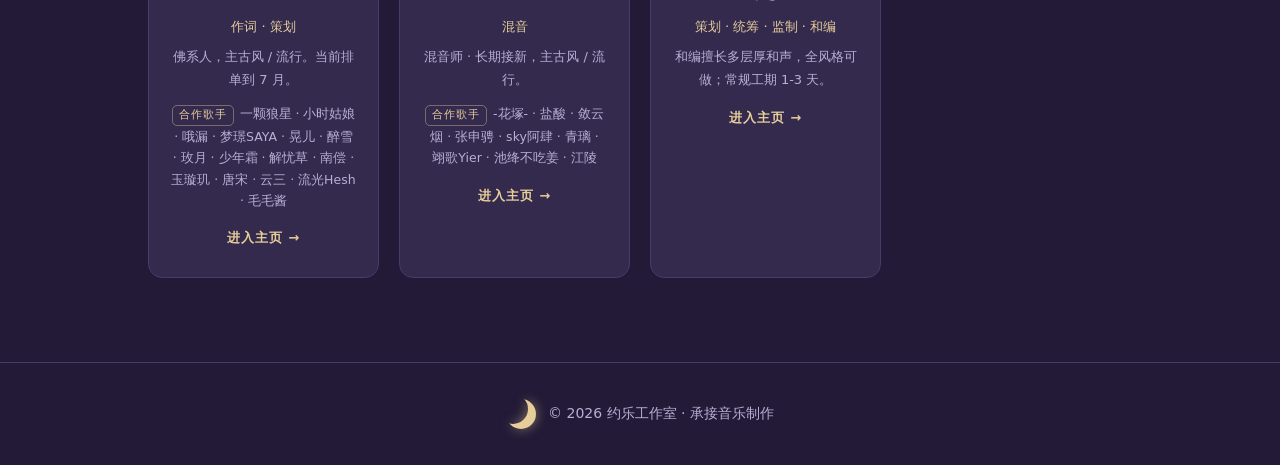
==== commit 031f4ec6: "完善成员时爻彧：补齐 5 首歌词、头像压缩就位 - TRACKS 加入舵江东/莉莉丝的晚餐/巫山海棠/破晓星途/你是人间岁月诗 的歌词（原只有封面） - 头像压缩至 assets/img/shiyao" ====
--- a/index.html
+++ b/index.html
@@ -5,7 +5,7 @@
   <meta name="viewport" content="width=device-width, initial-scale=1.0" />
   <title>音乐工作室 · 承接音乐制作</title>
   <meta name="description" content="承接音乐制作 ——  策划 / 作曲 / 作词 / 编曲 / 混音 / 演唱 / 视觉设计" />
-  <link rel="stylesheet" href="assets/css/styles.css?v=34" />
+  <link rel="stylesheet" href="assets/css/styles.css?v=36" />
 </head>
 <body>
 
@@ -58,7 +58,7 @@
     <p>© <span id="year"></span> <span id="footName"></span> · 承接音乐制作</p>
   </footer>
 
-  <script src="assets/js/team.js?v=34"></script>
-  <script src="assets/js/team-app.js?v=34"></script>
+  <script src="assets/js/team.js?v=36"></script>
+  <script src="assets/js/team-app.js?v=36"></script>
 </body>
 </html>
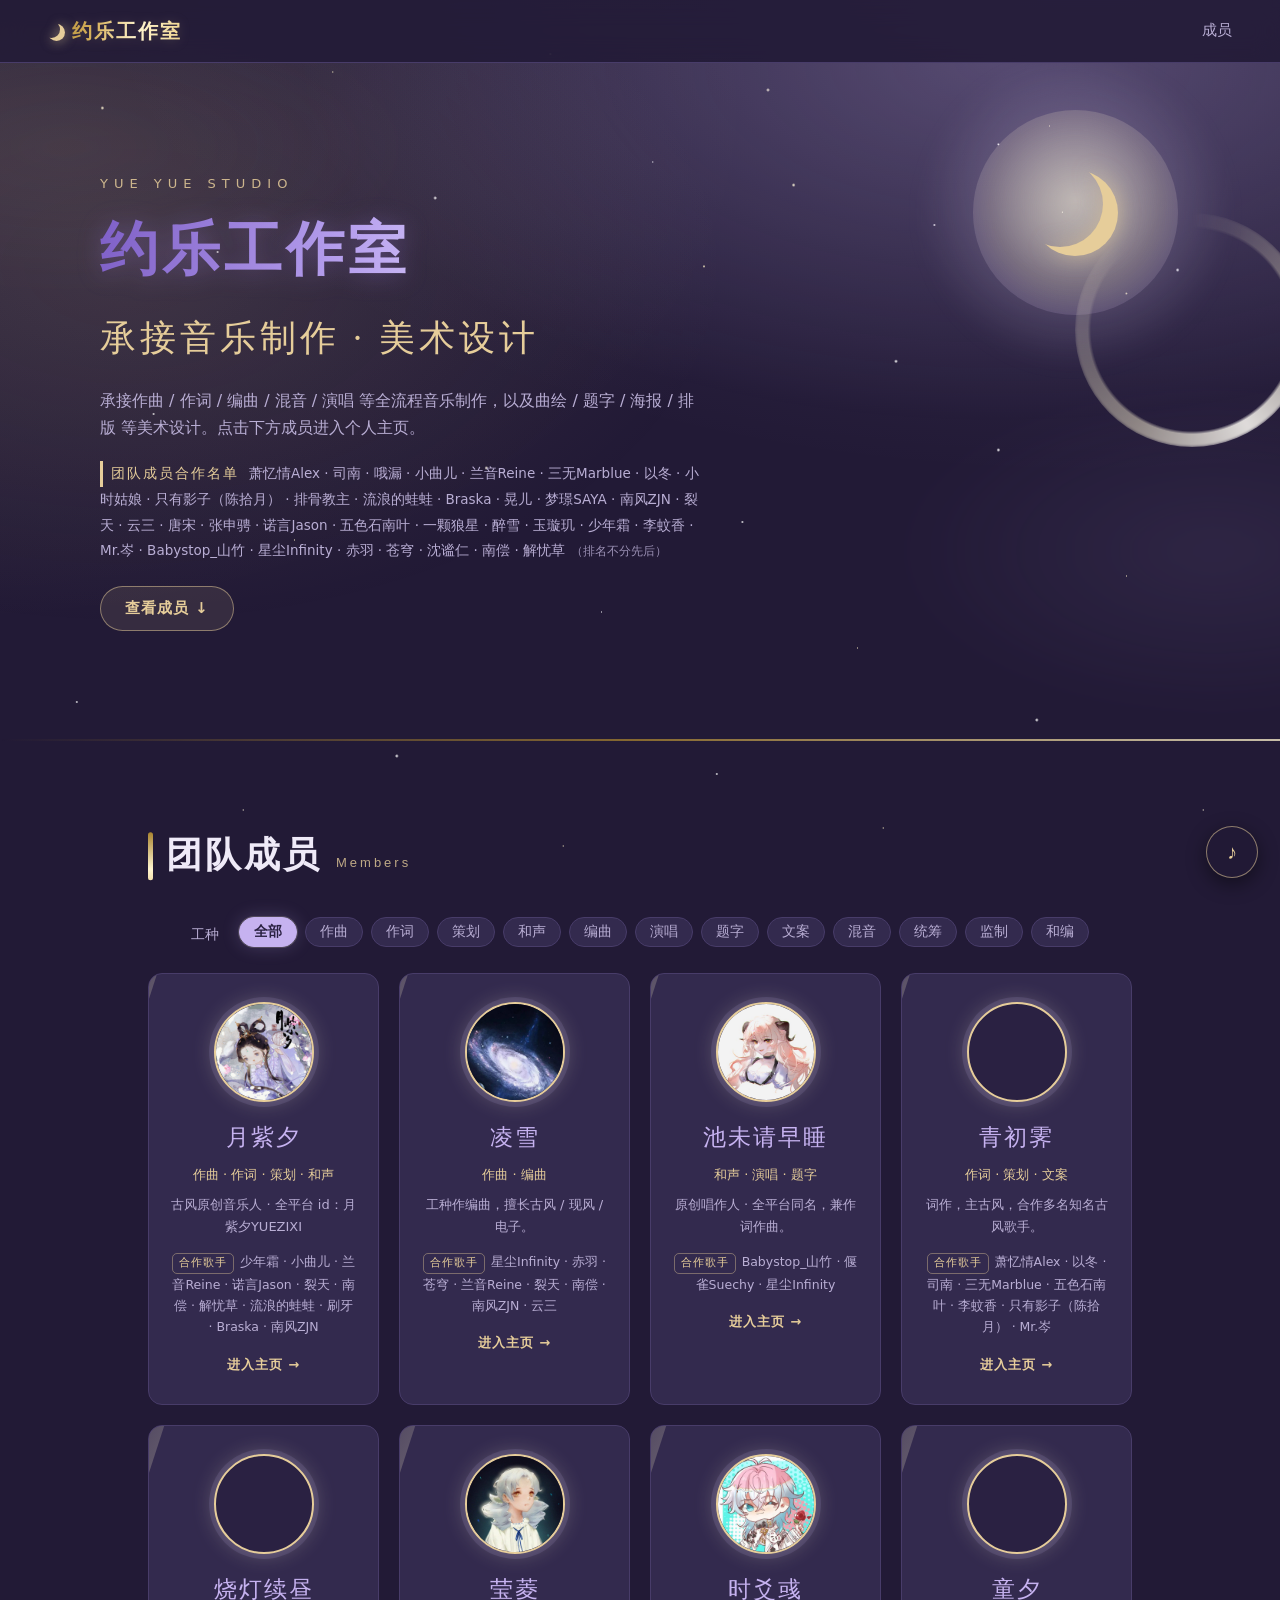
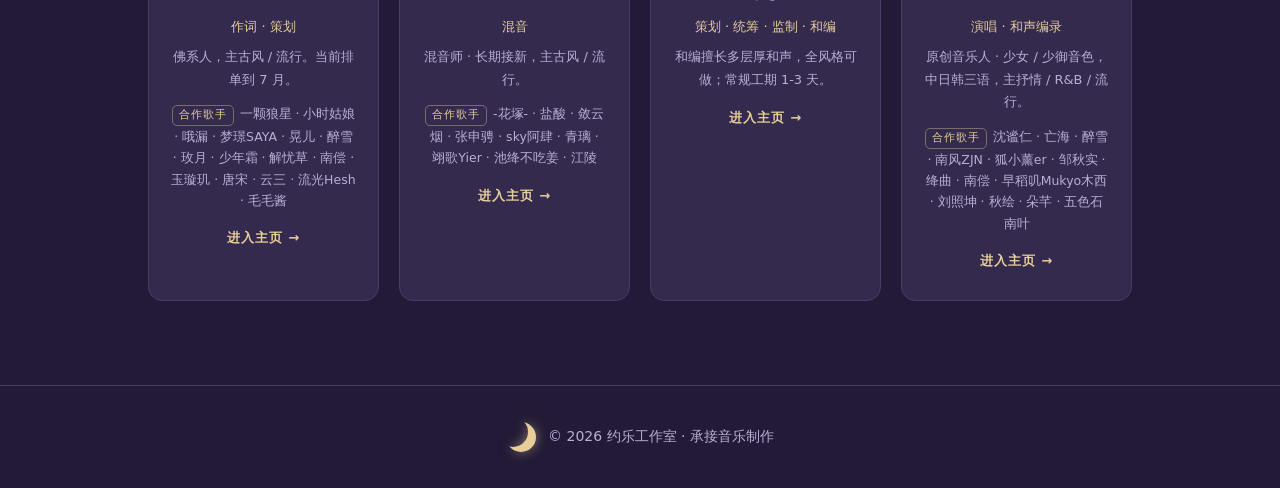
==== commit aee8b2e4: "合作名单改回纯手动 collabFeatured（去掉自动追加的小众歌手） - 移除盐酸/敛云烟等自动带入的低知名度歌手 - collabFeatured 补入星尘Infinity/赤羽/苍穹/沈谧仁" ====
--- a/index.html
+++ b/index.html
@@ -5,7 +5,7 @@
   <meta name="viewport" content="width=device-width, initial-scale=1.0" />
   <title>音乐工作室 · 承接音乐制作</title>
   <meta name="description" content="承接音乐制作 ——  策划 / 作曲 / 作词 / 编曲 / 混音 / 演唱 / 视觉设计" />
-  <link rel="stylesheet" href="assets/css/styles.css?v=36" />
+  <link rel="stylesheet" href="assets/css/styles.css?v=40" />
 </head>
 <body>
 
@@ -58,7 +58,7 @@
     <p>© <span id="year"></span> <span id="footName"></span> · 承接音乐制作</p>
   </footer>
 
-  <script src="assets/js/team.js?v=36"></script>
-  <script src="assets/js/team-app.js?v=36"></script>
+  <script src="assets/js/team.js?v=40"></script>
+  <script src="assets/js/team-app.js?v=40"></script>
 </body>
 </html>
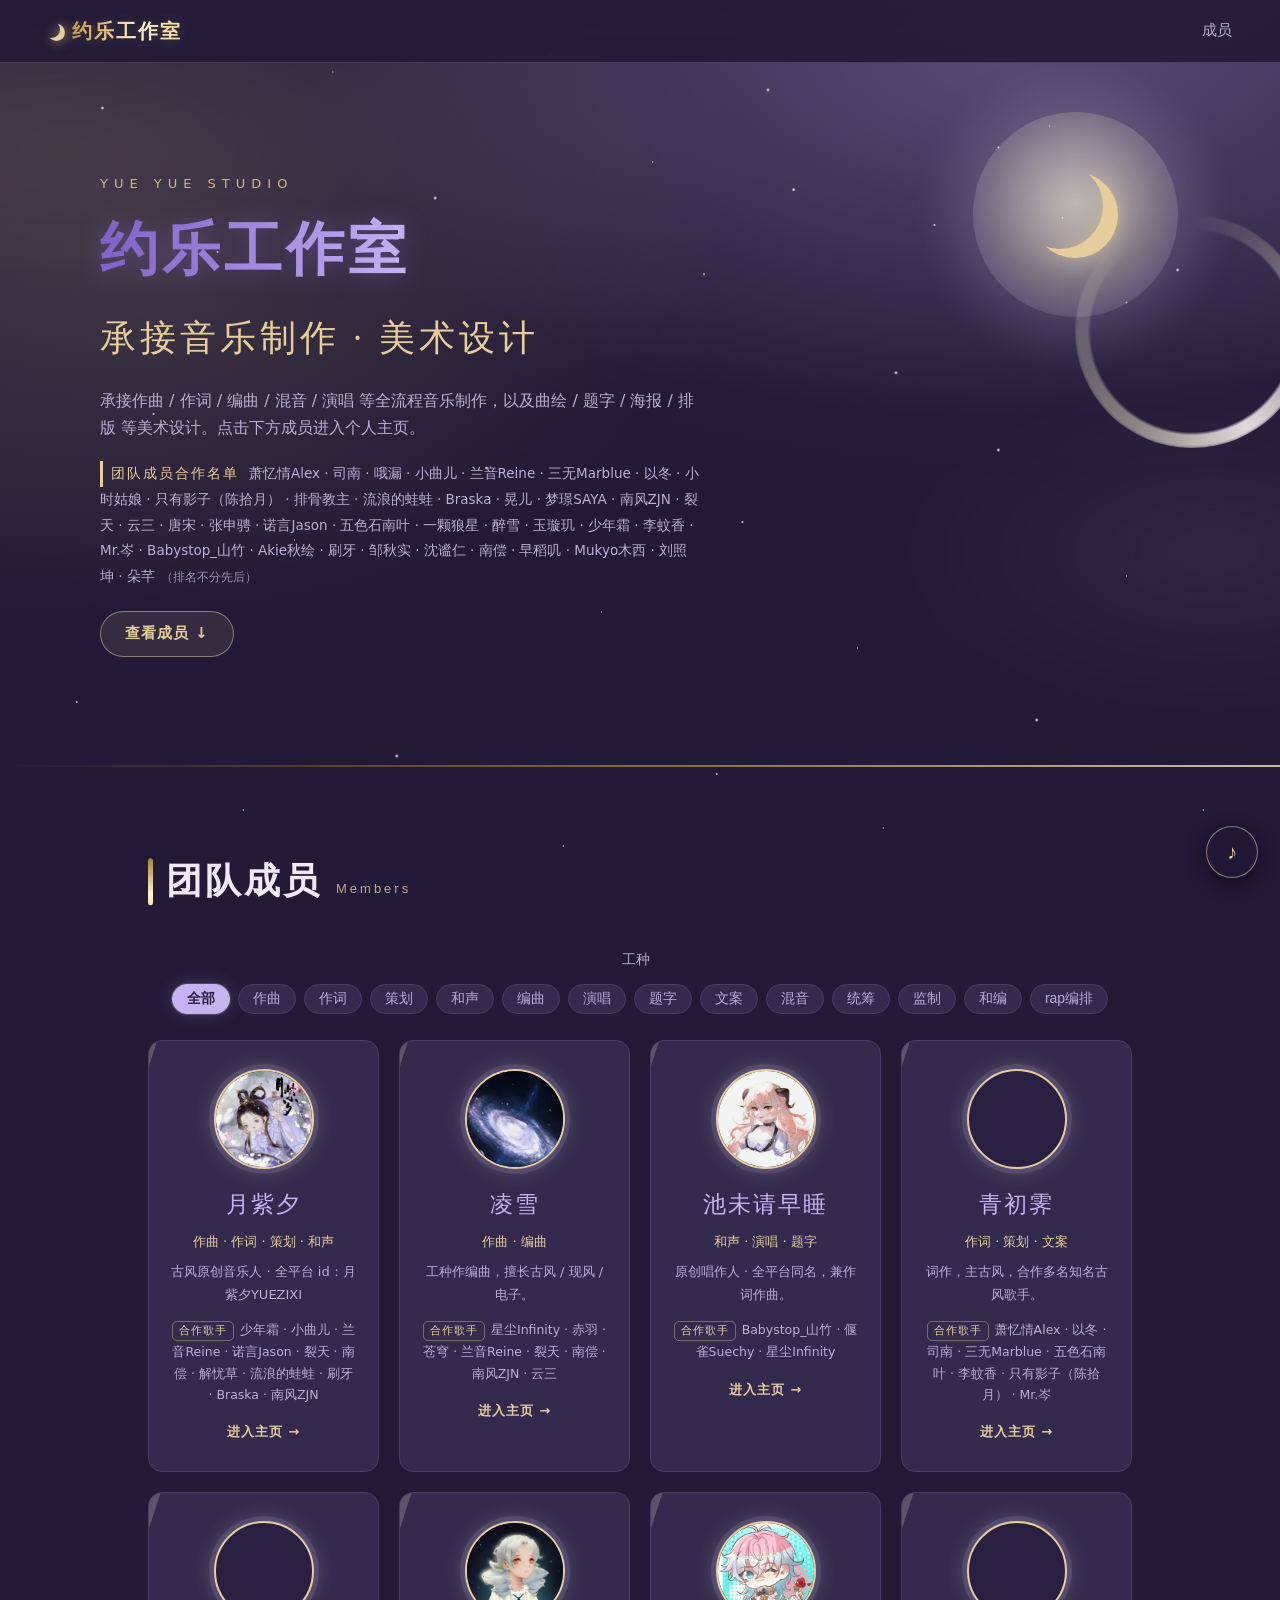
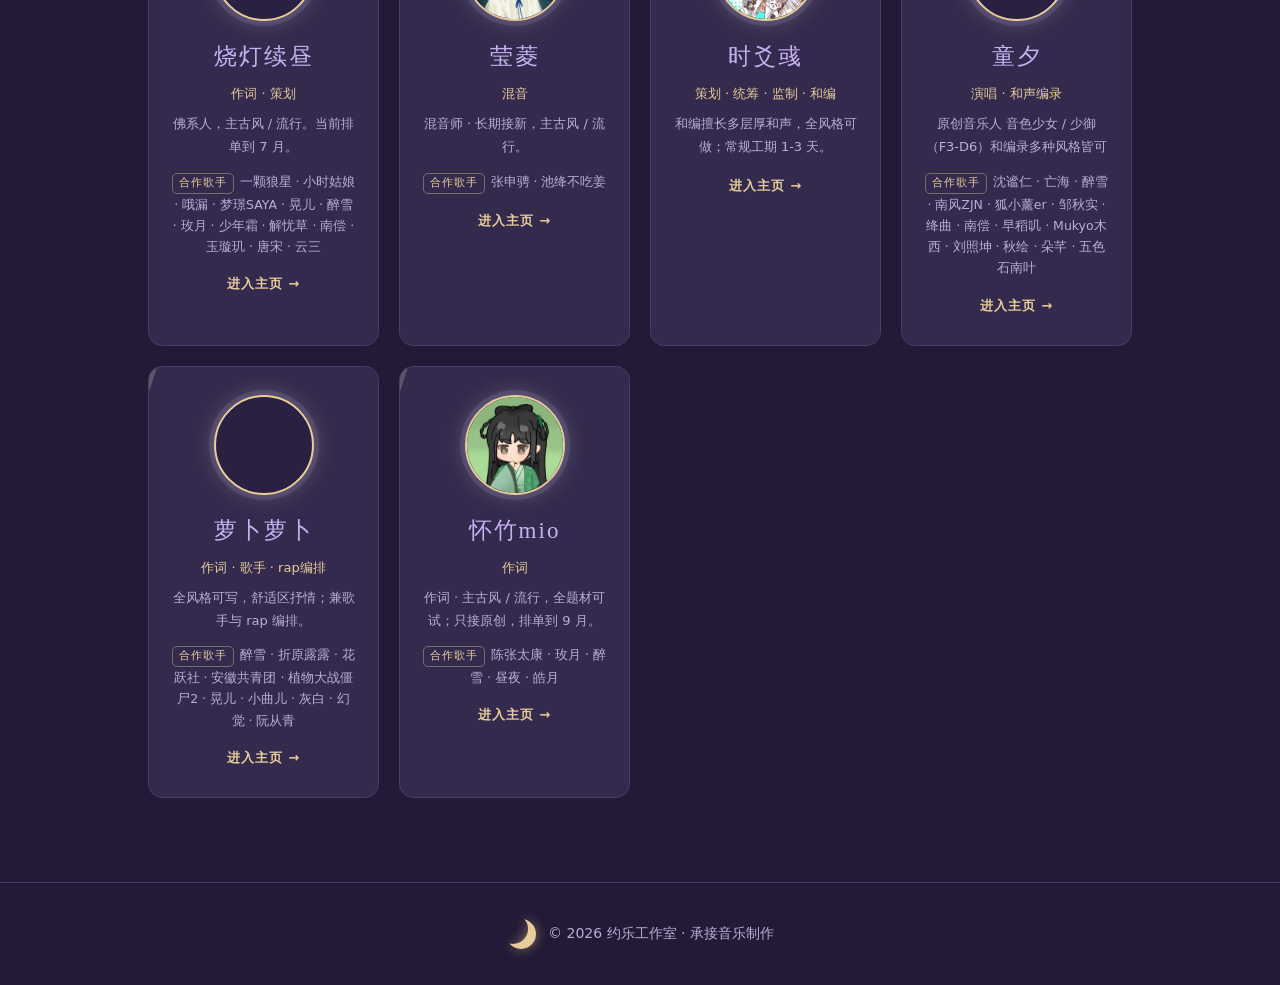
==== commit 500706e5: "新增成员怀竹mio（作词）+ 萝卜萝卜合作歌手补充 - 怀竹mio：6 首作品（托体同山阿/清风朗月不值钱/醉太平/一时回首月中看黑胶 + 不枉播客/浮生一梦猫耳外链），头像取自 docx 内嵌图；只" ====
--- a/index.html
+++ b/index.html
@@ -5,7 +5,7 @@
   <meta name="viewport" content="width=device-width, initial-scale=1.0" />
   <title>音乐工作室 · 承接音乐制作</title>
   <meta name="description" content="承接音乐制作 ——  策划 / 作曲 / 作词 / 编曲 / 混音 / 演唱 / 视觉设计" />
-  <link rel="stylesheet" href="assets/css/styles.css?v=40" />
+  <link rel="stylesheet" href="assets/css/styles.css?v=44" />
 </head>
 <body>
 
@@ -58,7 +58,7 @@
     <p>© <span id="year"></span> <span id="footName"></span> · 承接音乐制作</p>
   </footer>
 
-  <script src="assets/js/team.js?v=40"></script>
-  <script src="assets/js/team-app.js?v=40"></script>
+  <script src="assets/js/team.js?v=44"></script>
+  <script src="assets/js/team-app.js?v=44"></script>
 </body>
 </html>
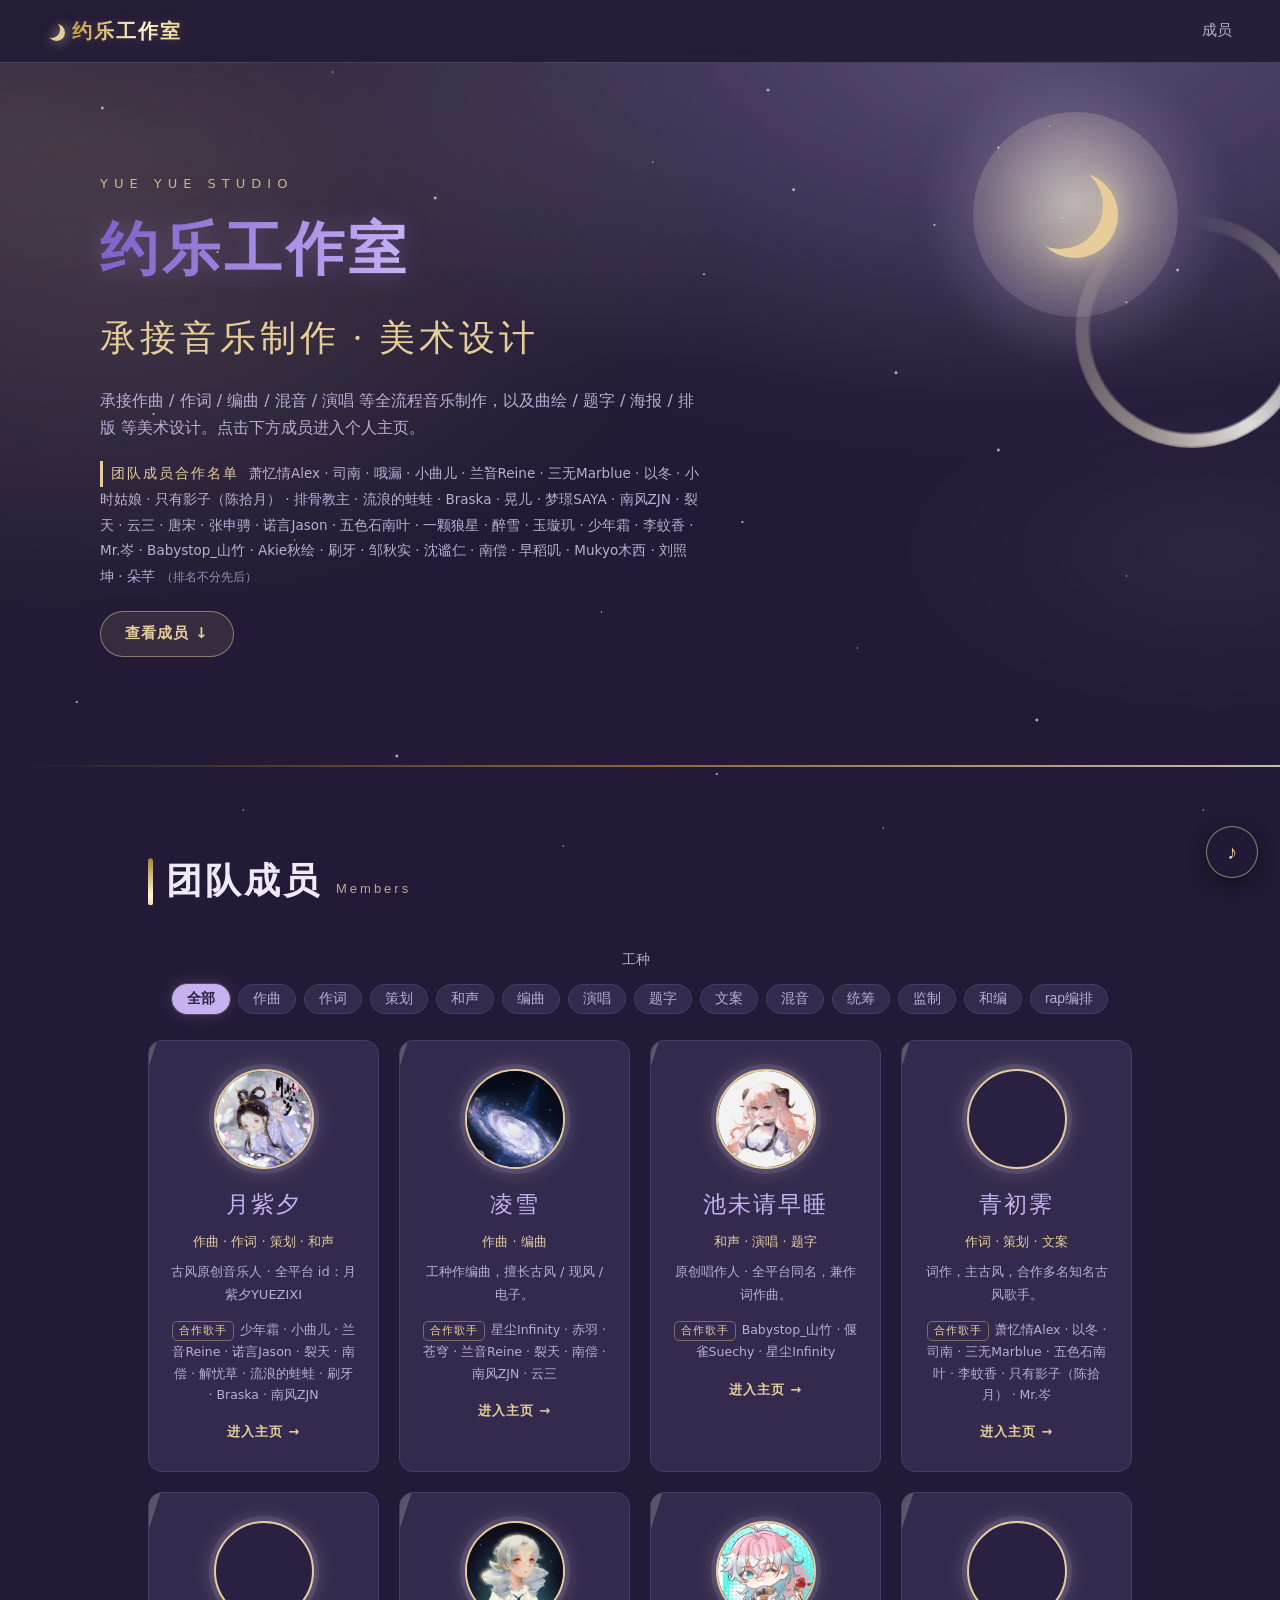
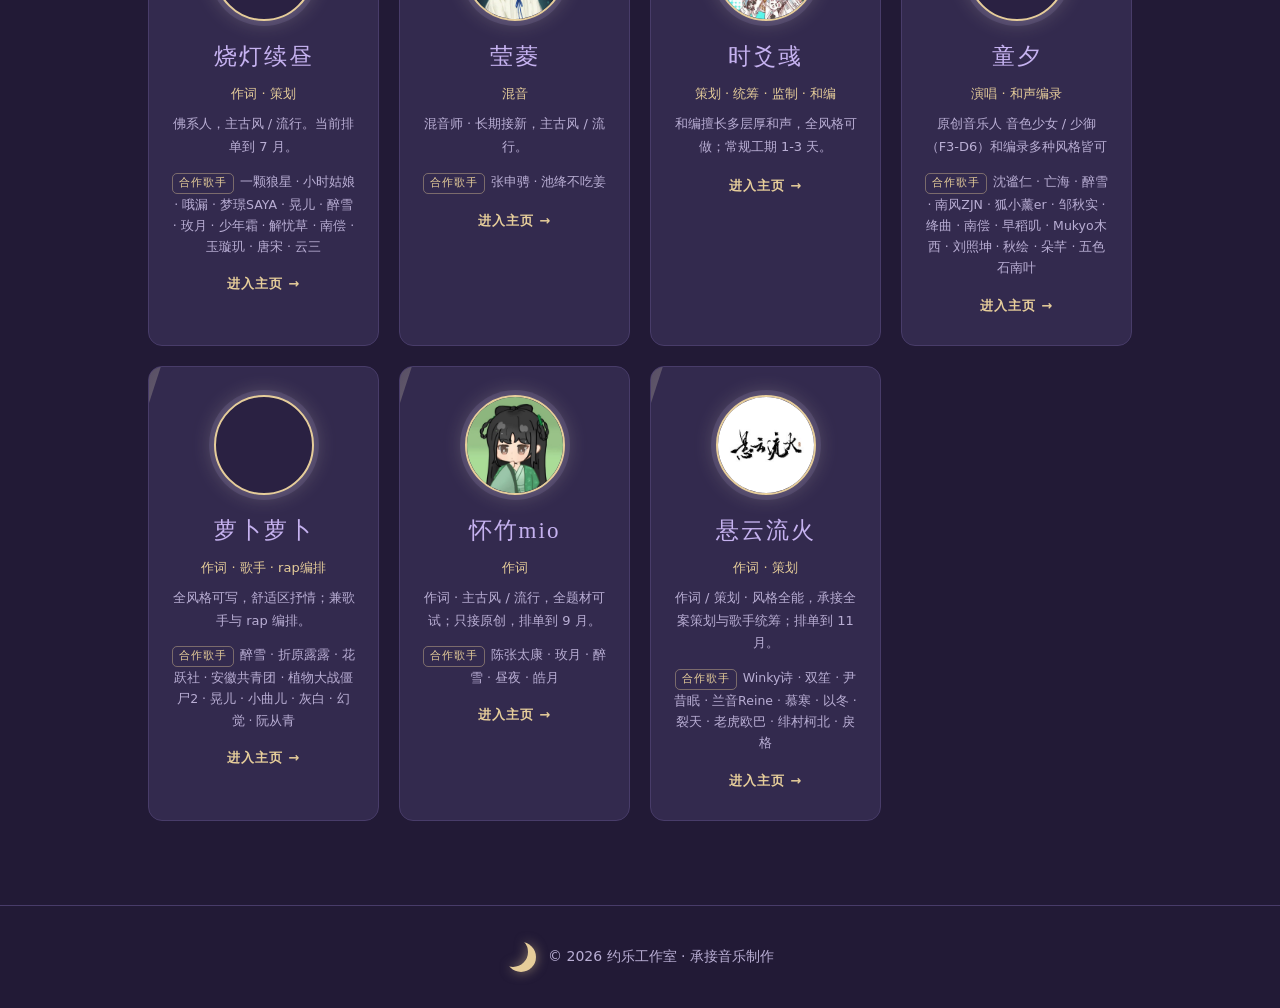
==== commit 9351df30: "新增成员悬云流火（作词 / 策划） - 9 首作品全部黑胶可播：将进酒·见千山/三情旧雪/折红/于山/称题/与光/抱剑赴风波/春去也/何人窃钩 - 《于山》标注月紫夕作曲·凌雪编曲的三方内部合作 - " ====
--- a/index.html
+++ b/index.html
@@ -5,7 +5,7 @@
   <meta name="viewport" content="width=device-width, initial-scale=1.0" />
   <title>音乐工作室 · 承接音乐制作</title>
   <meta name="description" content="承接音乐制作 ——  策划 / 作曲 / 作词 / 编曲 / 混音 / 演唱 / 视觉设计" />
-  <link rel="stylesheet" href="assets/css/styles.css?v=44" />
+  <link rel="stylesheet" href="assets/css/styles.css?v=45" />
 </head>
 <body>
 
@@ -58,7 +58,7 @@
     <p>© <span id="year"></span> <span id="footName"></span> · 承接音乐制作</p>
   </footer>
 
-  <script src="assets/js/team.js?v=44"></script>
-  <script src="assets/js/team-app.js?v=44"></script>
+  <script src="assets/js/team.js?v=45"></script>
+  <script src="assets/js/team-app.js?v=45"></script>
 </body>
 </html>
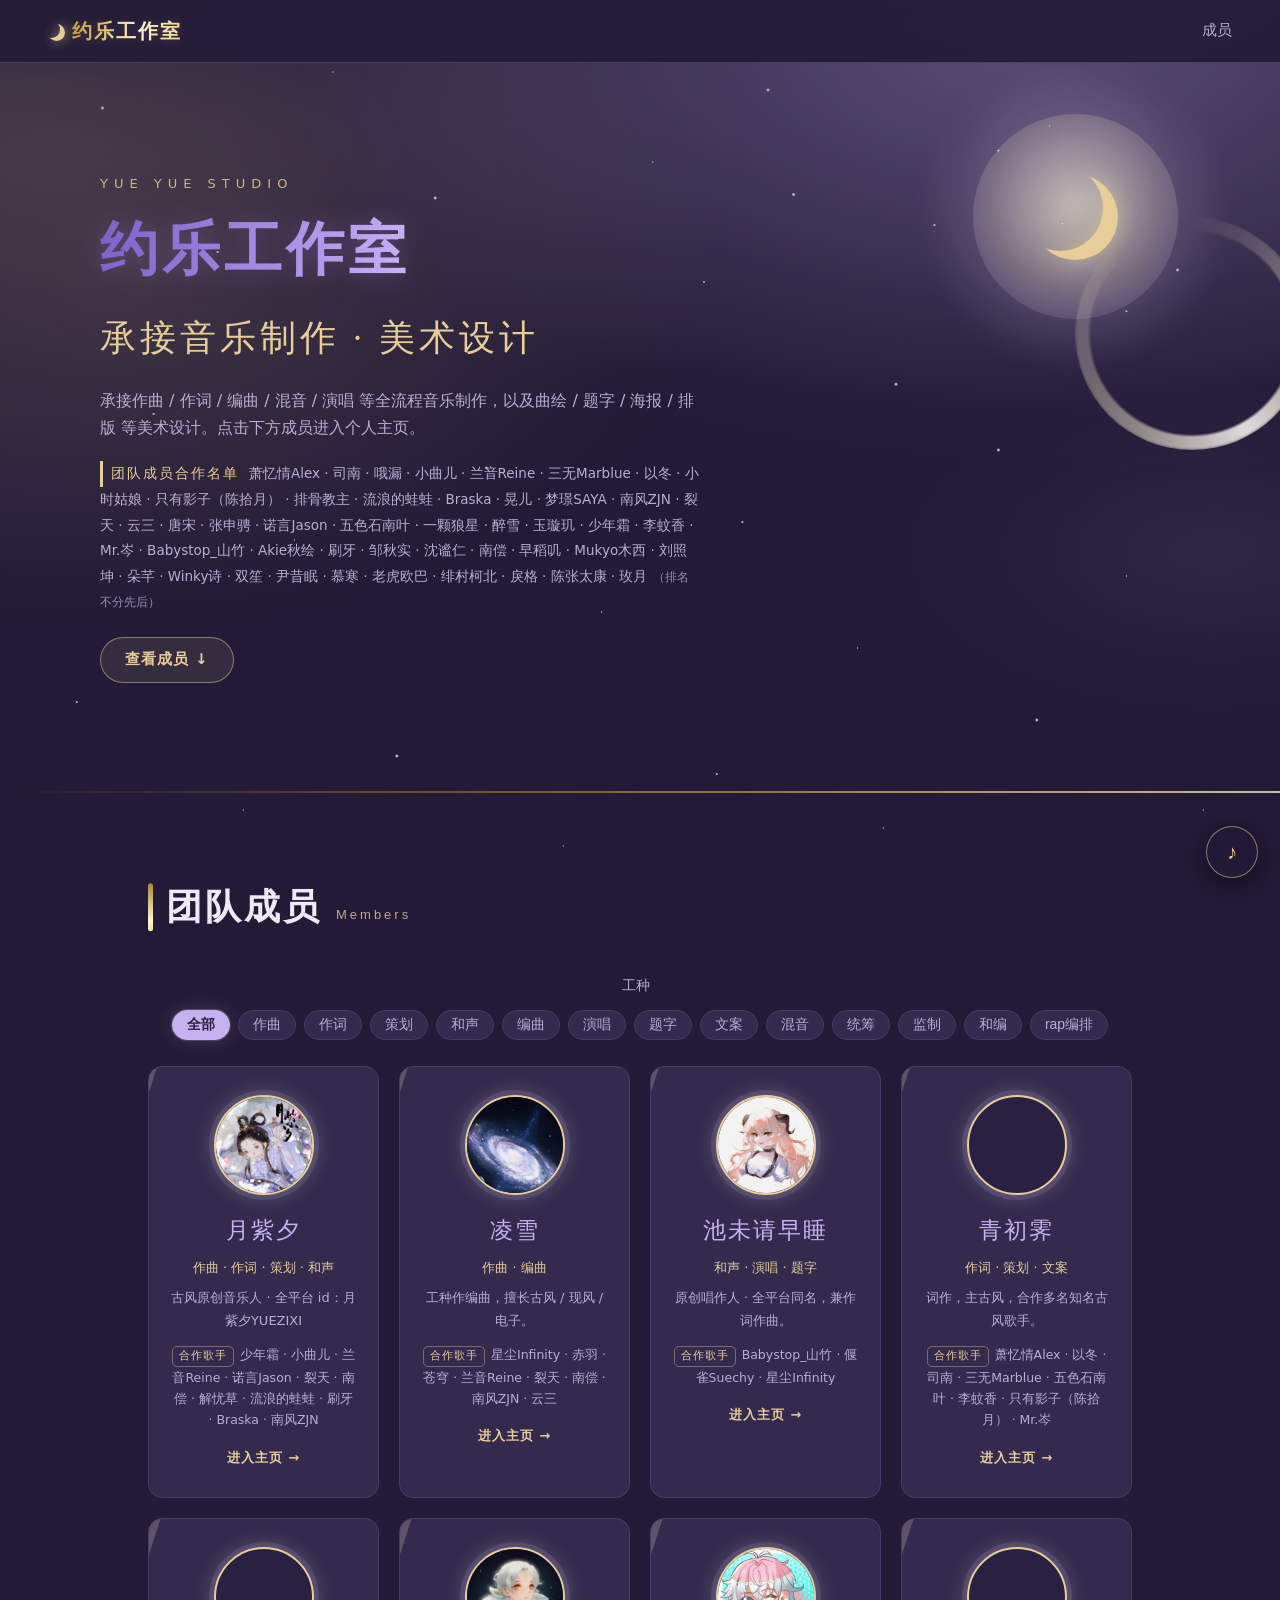
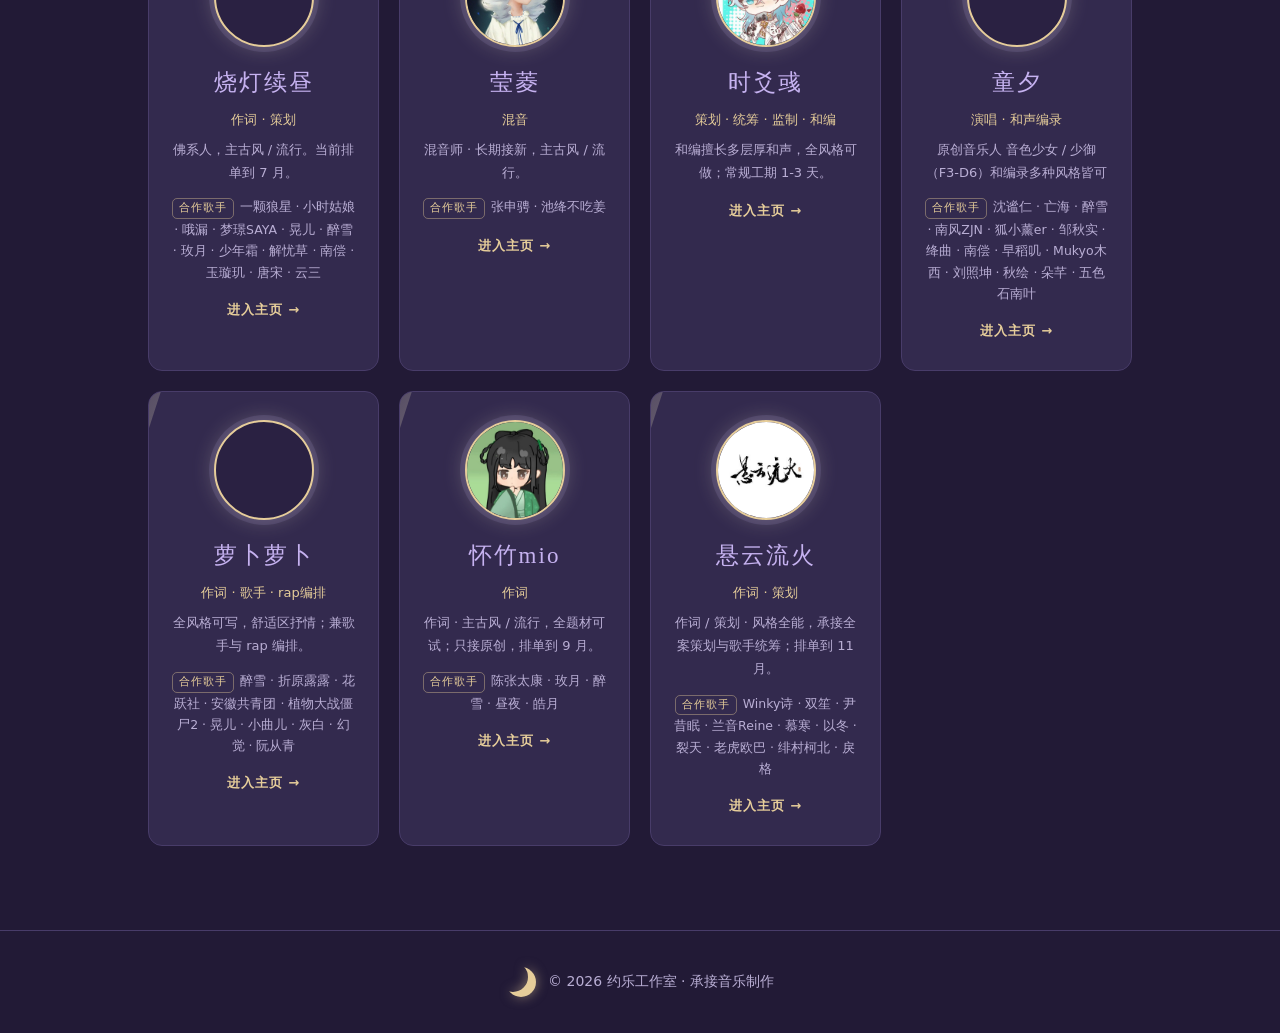
==== commit 8abec185: "合作名单补入新成员的知名歌手（Winky诗/双笙/尹昔眠/慕寒/老虎欧巴/绯村柯北/戾格/陈张太康/玫月） Co-Authored-By: Claude Opus 4.8 <noreply@anthr" ====
--- a/index.html
+++ b/index.html
@@ -5,7 +5,7 @@
   <meta name="viewport" content="width=device-width, initial-scale=1.0" />
   <title>音乐工作室 · 承接音乐制作</title>
   <meta name="description" content="承接音乐制作 ——  策划 / 作曲 / 作词 / 编曲 / 混音 / 演唱 / 视觉设计" />
-  <link rel="stylesheet" href="assets/css/styles.css?v=45" />
+  <link rel="stylesheet" href="assets/css/styles.css?v=46" />
 </head>
 <body>
 
@@ -58,7 +58,7 @@
     <p>© <span id="year"></span> <span id="footName"></span> · 承接音乐制作</p>
   </footer>
 
-  <script src="assets/js/team.js?v=45"></script>
-  <script src="assets/js/team-app.js?v=45"></script>
+  <script src="assets/js/team.js?v=46"></script>
+  <script src="assets/js/team-app.js?v=46"></script>
 </body>
 </html>
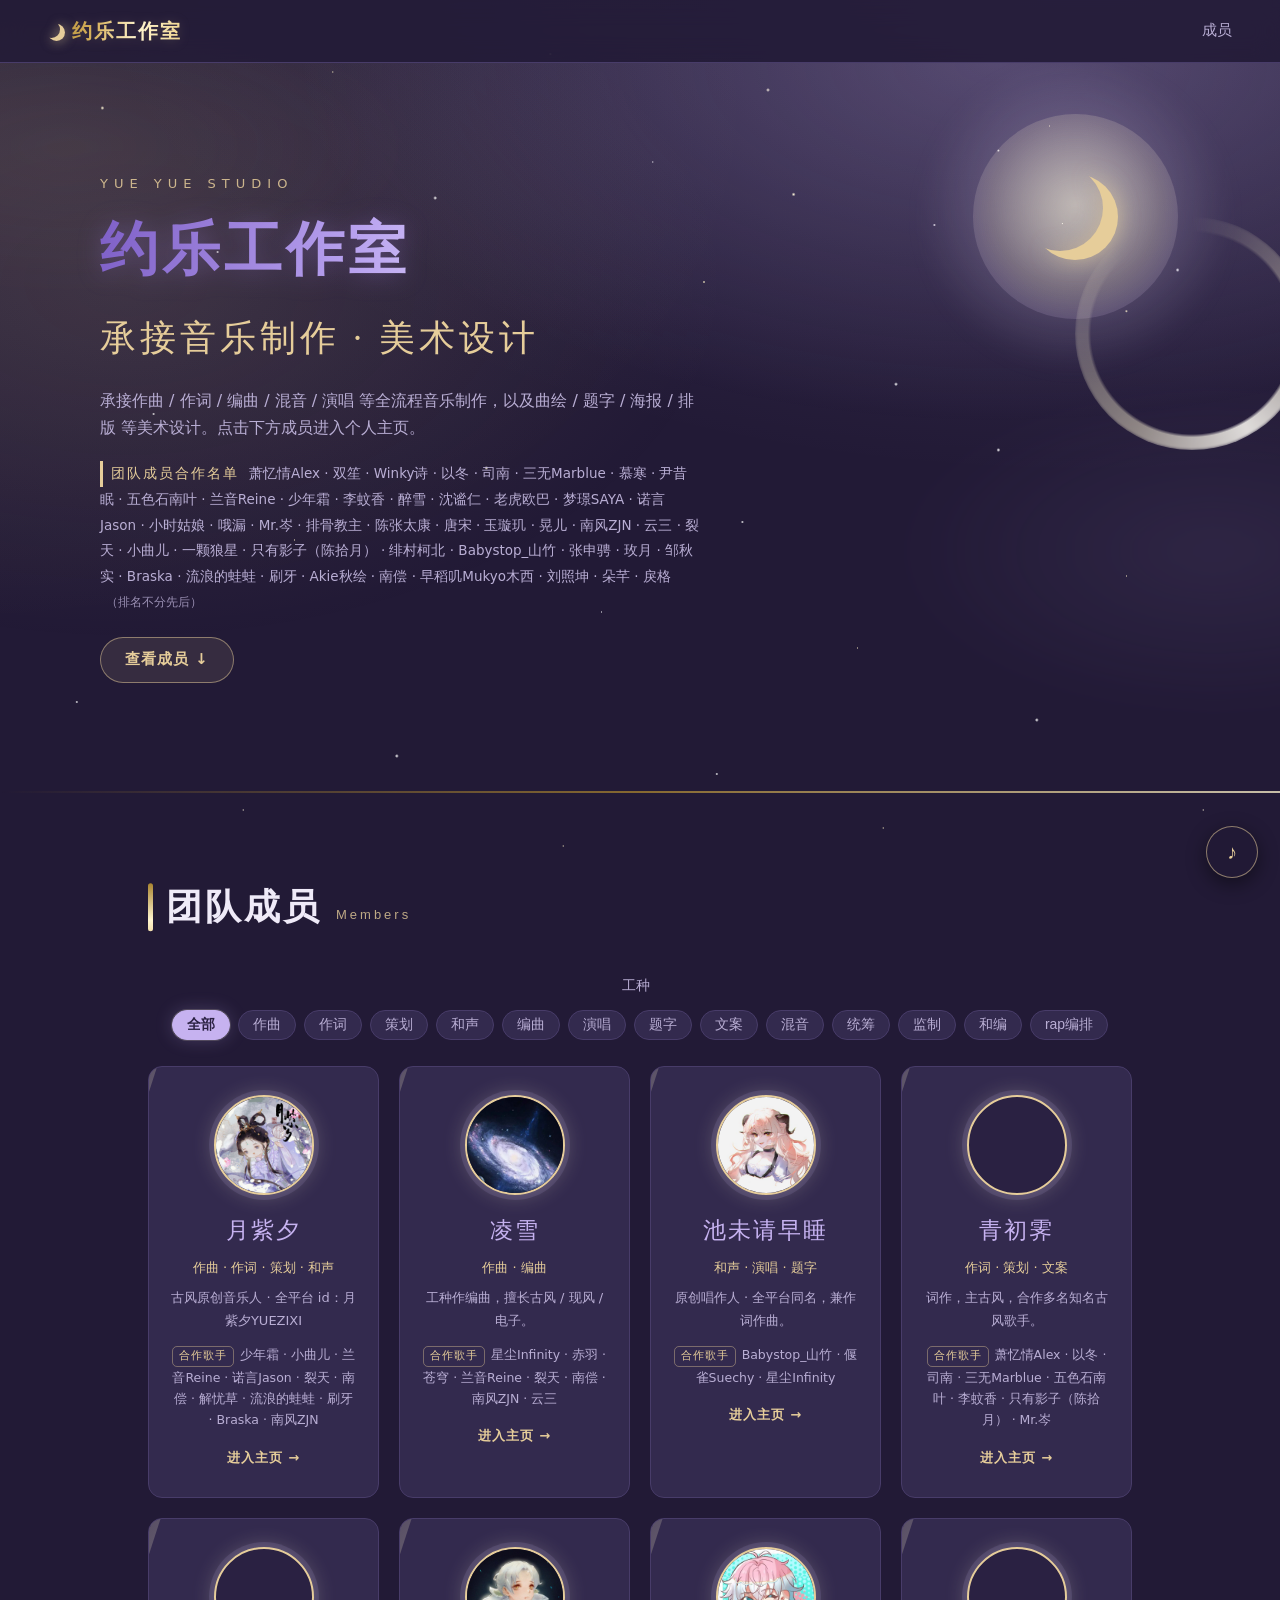
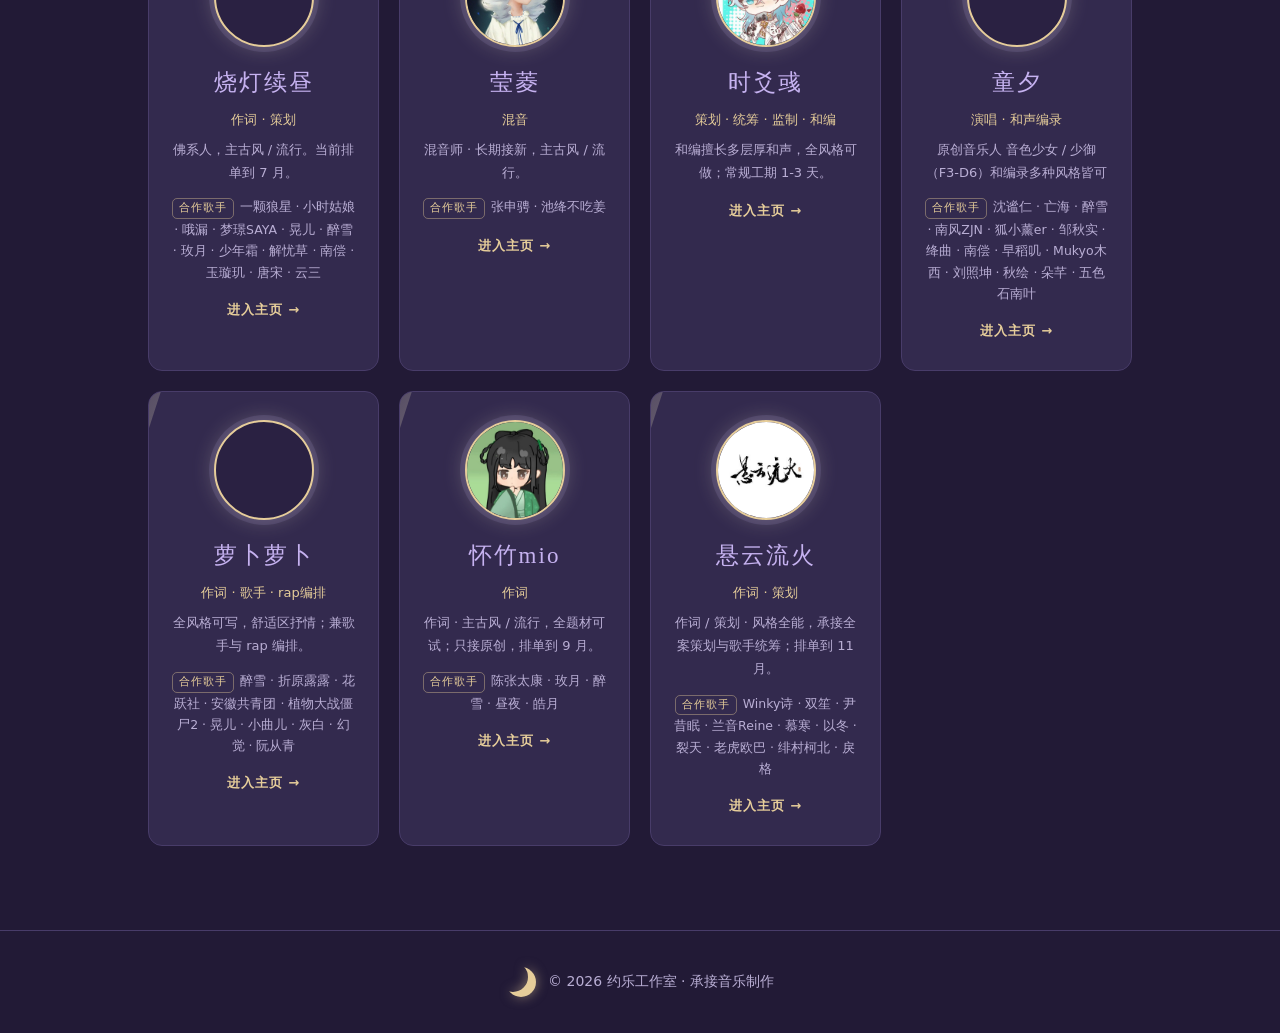
==== commit 456a1d91: "合作名单按知名度重排（知名歌手靠前）；合并早稻叽Mukyo木西、修正 Akie秋绘 空格 Co-Authored-By: Claude Opus 4.8 <noreply@anthropic.com>" ====
--- a/index.html
+++ b/index.html
@@ -5,7 +5,7 @@
   <meta name="viewport" content="width=device-width, initial-scale=1.0" />
   <title>音乐工作室 · 承接音乐制作</title>
   <meta name="description" content="承接音乐制作 ——  策划 / 作曲 / 作词 / 编曲 / 混音 / 演唱 / 视觉设计" />
-  <link rel="stylesheet" href="assets/css/styles.css?v=46" />
+  <link rel="stylesheet" href="assets/css/styles.css?v=47" />
 </head>
 <body>
 
@@ -58,7 +58,7 @@
     <p>© <span id="year"></span> <span id="footName"></span> · 承接音乐制作</p>
   </footer>
 
-  <script src="assets/js/team.js?v=46"></script>
-  <script src="assets/js/team-app.js?v=46"></script>
+  <script src="assets/js/team.js?v=47"></script>
+  <script src="assets/js/team-app.js?v=47"></script>
 </body>
 </html>
